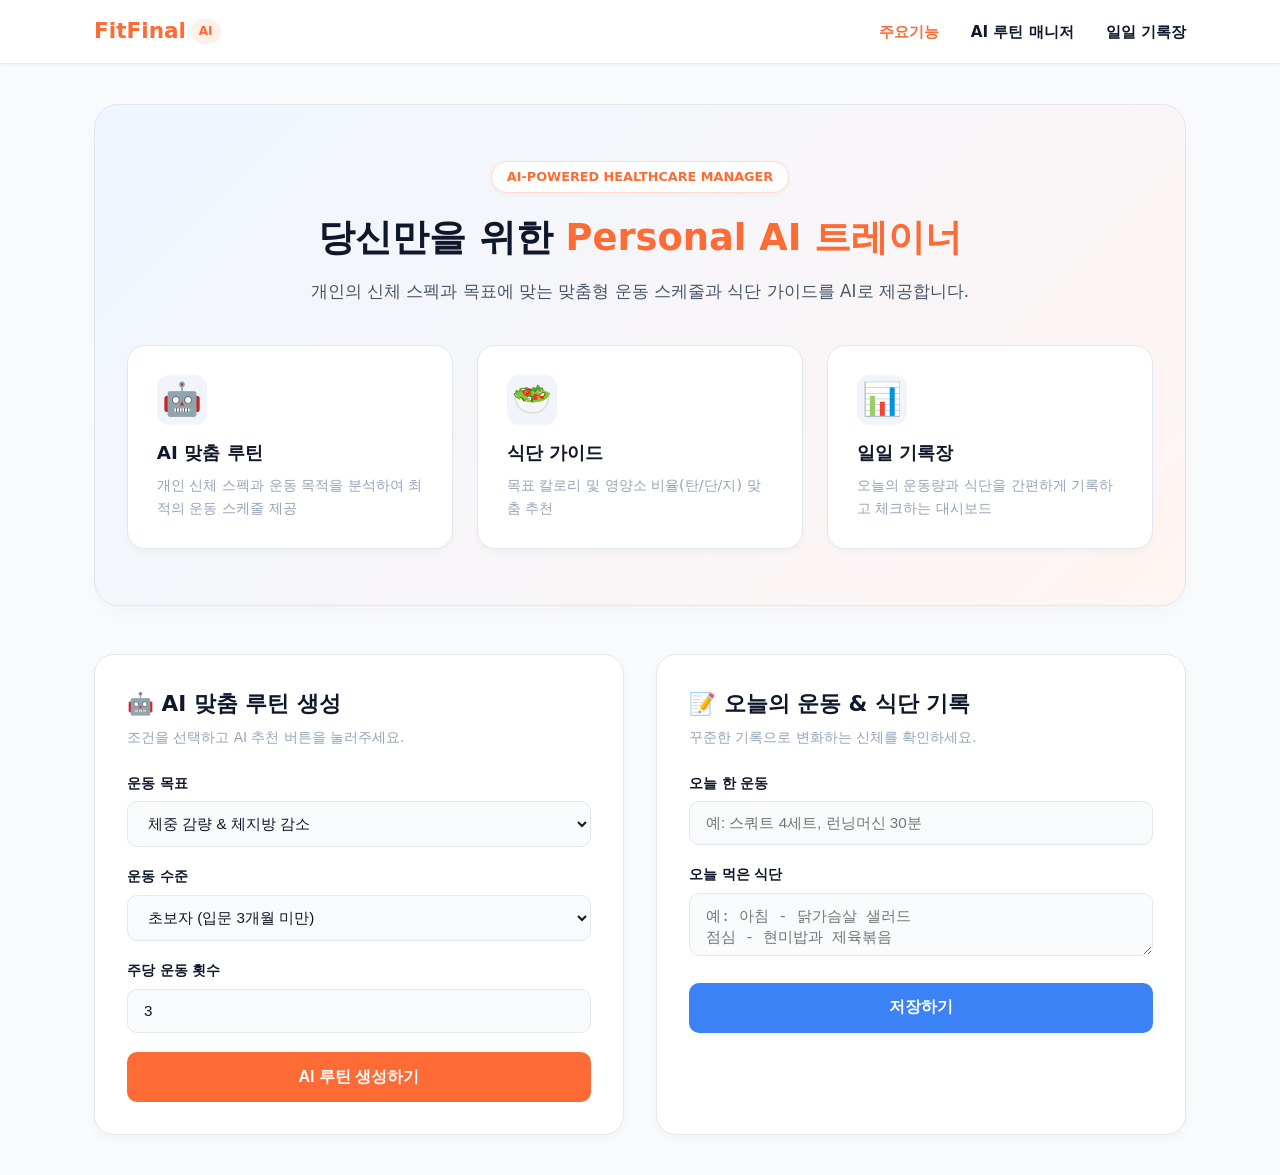
==== fitfinal_project/index.html @ 18f75e00 "3443" ====
<!DOCTYPE html>
<html lang="ko">
<head>
  <meta charset="UTF-8">
  <meta name="viewport" content="width=device-width, initial-scale=1.0">
  <title>FitFinal - AI 맞춤 헬스케어 & 다이어트 매니저</title>
  <link rel="stylesheet" href="css/style.css">
</head>
<body>

  <!-- 상단 네비게이션 헤더 (무료 체험하기 버튼 제거) -->
  <header class="app-header">
    <div class="header-container">
      <div class="logo">FitFinal <span>AI</span></div>
      <nav class="nav-menu">
        <a href="#hero" class="nav-link active">주요기능</a>
        <a href="#routine" class="nav-link">AI 루틴 매니저</a>
        <a href="#tracker" class="nav-link">일일 기록장</a>
      </nav>
    </div>
  </header>

  <main class="main-container">
    
    <!-- Hero 섹션 -->
    <section id="hero" class="hero-section">
      <span class="badge">AI-POWERED HEALTHCARE MANAGER</span>
      <h1>당신만을 위한 <span>Personal AI 트레이너</span></h1>
      <p class="subtitle">
        개인의 신체 스펙과 목표에 맞는 맞춤형 운동 스케줄과 식단 가이드를 AI로 제공합니다.
      </p>

      <div class="features-grid">
        <div class="feature-card">
          <div class="icon">🤖</div>
          <h3>AI 맞춤 루틴</h3>
          <p>개인 신체 스펙과 운동 목적을 분석하여 최적의 운동 스케줄 제공</p>
        </div>
        <div class="feature-card">
          <div class="icon">🥗</div>
          <h3>식단 가이드</h3>
          <p>목표 칼로리 및 영양소 비율(탄/단/지) 맞춤 추천</p>
        </div>
        <div class="feature-card">
          <div class="icon">📊</div>
          <h3>일일 기록장</h3>
          <p>오늘의 운동량과 식단을 간편하게 기록하고 체크하는 대시보드</p>
        </div>
      </div>
    </section>

    <!-- 대시보드 영역 -->
    <div class="dashboard-grid">
      
      <!-- AI 루틴 매니저 -->
      <section id="routine" class="card-section">
        <div class="section-header">
          <h2>🤖 AI 맞춤 루틴 생성</h2>
          <p>조건을 선택하고 AI 추천 버튼을 눌러주세요.</p>
        </div>

        <form id="recommend-form">
          <div class="form-group">
            <label for="goal">운동 목표</label>
            <select id="goal" name="goal">
              <option value="체중 감량 및 체지방 감소">체중 감량 & 체지방 감소</option>
              <option value="근육량 증진 및 근성장">근육량 증진 (근성장)</option>
              <option value="체력 증진 및 건강 유지">체력 증진 & 건강 유지</option>
            </select>
          </div>

          <div class="form-group">
            <label for="level">운동 수준</label>
            <select id="level" name="level">
              <option value="초보자">초보자 (입문 3개월 미만)</option>
              <option value="중급자">중급자 (분할 운동 가능)</option>
              <option value="상급자">상급자</option>
            </select>
          </div>

          <div class="form-group">
            <label for="days">주당 운동 횟수</label>
            <input type="number" id="days" name="days" placeholder="예: 3" min="1" max="7" value="3">
          </div>

          <button type="submit" id="recommend-btn" class="btn-primary">AI 루틴 생성하기</button>
        </form>

        <div id="result-area" class="result-box hidden">
          <div class="result-title">💡 AI 추천 결과</div>
          <div id="result-content" class="result-body"></div>
        </div>
      </section>

      <!-- 일일 헬스 기록장 -->
      <section id="tracker" class="card-section">
        <div class="section-header">
          <h2>📝 오늘의 운동 & 식단 기록</h2>
          <p>꾸준한 기록으로 변화하는 신체를 확인하세요.</p>
        </div>

        <form id="record-form">
          <div class="form-group">
            <label for="workout-log">오늘 한 운동</label>
            <input type="text" id="workout-log" placeholder="예: 스쿼트 4세트, 런닝머신 30분">
          </div>

          <div class="form-group">
            <label for="diet-log">오늘 먹은 식단</label>
            <textarea id="diet-log" placeholder="예: 아침 - 닭가슴살 샐러드&#10;점심 - 현미밥과 제육볶음"></textarea>
          </div>

          <button type="button" id="save-log-btn" class="btn-secondary">저장하기</button>
        </form>
        <div id="log-status" style="margin-top: 10px; font-size: 0.85rem; color: #22c55e;"></div>
      </section>

    </div>

  </main>

  <script src="js/main.js"></script>
</body>
</html>
---- fitfinal_project/css/style.css ----
:root {
  --bg-main: #f8fafc;
  --bg-card: #ffffff;
  --primary: #ff6b35; /* 포인트 오렌지 컬러 */
  --primary-hover: #e85a26;
  --accent-blue: #3b82f6;
  --text-title: #0f172a;
  --text-body: #475569;
  --text-sub: #94a3b8;
  --border-light: #e2e8f0;
}

* {
  box-sizing: border-box;
  margin: 0;
  padding: 0;
}

body {
  font-family: 'Pretendard', -apple-system, BlinkMacSystemFont, system-ui, Roboto, sans-serif;
  background-color: var(--bg-main);
  color: var(--text-body);
  line-height: 1.6;
}

/* 1. 상단 GNB 네비게이션 바 */
.app-header {
  position: sticky;
  top: 0;
  z-index: 1000;
  background-color: rgba(255, 255, 255, 0.95);
  backdrop-filter: blur(8px);
  border-bottom: 1px solid var(--border-light);
  box-shadow: 0 1px 3px rgba(0,0,0,0.05);
}

.header-container {
  max-width: 1140px;
  margin: 0 auto;
  padding: 0.9rem 1.5rem;
  display: flex;
  justify-content: space-between;
  align-items: center;
}

.logo {
  font-size: 1.35rem;
  font-weight: 800;
  color: var(--primary);
  display: flex;
  align-items: center;
  gap: 0.3rem;
}

.logo span {
  background-color: #fff0eb;
  color: var(--primary);
  font-size: 0.75rem;
  padding: 0.2rem 0.5rem;
  border-radius: 20px;
}

.nav-menu {
  display: flex;
  gap: 2rem;
}

.nav-link {
  color: var(--text-title);
  text-decoration: none;
  font-weight: 600;
  font-size: 0.95rem;
  transition: color 0.2s;
}

.nav-link:hover, .nav-link.active {
  color: var(--primary);
}

.nav-btn {
  background-color: var(--primary);
  color: white;
  padding: 0.5rem 1.2rem;
  border-radius: 20px;
  text-decoration: none;
  font-weight: 700;
  font-size: 0.85rem;
}

/* 메인 컨테이너 */
.main-container {
  max-width: 1140px;
  margin: 0 auto;
  padding: 2.5rem 1.5rem;
}

/* 2. 메인 히어로 섹션 */
.hero-section {
  background: linear-gradient(135deg, #eff6ff 0%, #fff5f2 100%);
  border: 1px solid var(--border-light);
  border-radius: 24px;
  padding: 3.5rem 2rem;
  text-align: center;
  margin-bottom: 3rem;
  box-shadow: 0 10px 25px -5px rgba(0, 0, 0, 0.03);
}

.badge {
  display: inline-block;
  background-color: #ffffff;
  color: var(--primary);
  border: 1px solid #ffdcd0;
  padding: 0.3rem 0.9rem;
  border-radius: 20px;
  font-size: 0.8rem;
  font-weight: 700;
  margin-bottom: 1.2rem;
  box-shadow: 0 2px 4px rgba(0,0,0,0.03);
}

.hero-section h1 {
  font-size: 2.3rem;
  font-weight: 800;
  color: var(--text-title);
  margin-bottom: 1rem;
  line-height: 1.35;
}

.hero-section h1 span {
  color: var(--primary);
}

.subtitle {
  color: var(--text-body);
  font-size: 1.05rem;
  margin-bottom: 2rem;
}

/* 3. 주요 기능 카드리스트 (3분할) */
.features-grid {
  display: grid;
  grid-template-columns: repeat(auto-fit, minmax(300px, 1fr));
  gap: 1.5rem;
  margin-top: 2.5rem;
}

.feature-card {
  background: var(--bg-card);
  border: 1px solid var(--border-light);
  border-radius: 18px;
  padding: 1.8rem;
  text-align: left;
  box-shadow: 0 4px 6px -1px rgba(0, 0, 0, 0.03);
  transition: transform 0.2s, box-shadow 0.2s;
}

.feature-card:hover {
  transform: translateY(-4px);
  box-shadow: 0 12px 20px -5px rgba(0, 0, 0, 0.08);
}

.feature-card .icon {
  font-size: 2rem;
  margin-bottom: 0.8rem;
  background-color: #f1f5f9;
  width: 50px;
  height: 50px;
  display: flex;
  align-items: center;
  justify-content: center;
  border-radius: 12px;
}

.feature-card h3 {
  font-size: 1.15rem;
  font-weight: 700;
  color: var(--text-title);
  margin-bottom: 0.4rem;
}

.feature-card p {
  color: var(--text-sub);
  font-size: 0.9rem;
}

/* 4. 대시보드 그리드 (폼 및 기록장) */
.dashboard-grid {
  display: grid;
  grid-template-columns: repeat(auto-fit, minmax(340px, 1fr));
  gap: 2rem;
  margin-top: 1rem;
}

.card-section {
  background: var(--bg-card);
  border: 1px solid var(--border-light);
  border-radius: 20px;
  padding: 2rem;
  box-shadow: 0 4px 12px rgba(0, 0, 0, 0.03);
}

.section-header h2 {
  font-size: 1.35rem;
  font-weight: 800;
  color: var(--text-title);
  margin-bottom: 0.3rem;
}

.section-header p {
  color: var(--text-sub);
  font-size: 0.85rem;
  margin-bottom: 1.5rem;
}

/* Input & Select 입력 양식 */
.form-group {
  margin-bottom: 1.2rem;
}

label {
  display: block;
  font-size: 0.85rem;
  font-weight: 700;
  color: var(--text-title);
  margin-bottom: 0.4rem;
}

input, select, textarea {
  width: 100%;
  padding: 0.8rem 1rem;
  background-color: #f8fafc;
  border: 1px solid var(--border-light);
  border-radius: 10px;
  color: var(--text-title);
  font-size: 0.95rem;
  outline: none;
  transition: all 0.2s;
}

input:focus, select:focus, textarea:focus {
  background-color: #ffffff;
  border-color: var(--primary);
  box-shadow: 0 0 0 3px rgba(255, 107, 53, 0.15);
}

/* 버튼 스타일 */
.btn-primary {
  width: 100%;
  padding: 0.9rem;
  background-color: var(--primary);
  color: white;
  border: none;
  border-radius: 10px;
  font-size: 1rem;
  font-weight: 700;
  cursor: pointer;
  transition: background-color 0.2s;
}

.btn-primary:hover {
  background-color: var(--primary-hover);
}

.btn-secondary {
  width: 100%;
  padding: 0.9rem;
  background-color: var(--accent-blue);
  color: white;
  border: none;
  border-radius: 10px;
  font-size: 1rem;
  font-weight: 700;
  cursor: pointer;
}

/* AI 추천 결과창 */
.result-box {
  margin-top: 1.5rem;
  padding: 1.25rem;
  background-color: #fff8f5;
  border: 1px solid #ffdcd0;
  border-radius: 12px;
}

.result-title {
  font-weight: 700;
  color: var(--primary);
  margin-bottom: 0.5rem;
}

.result-body {
  font-size: 0.9rem;
  color: var(--text-title);
  white-space: pre-wrap;
}

.hidden {
  display: none;
}
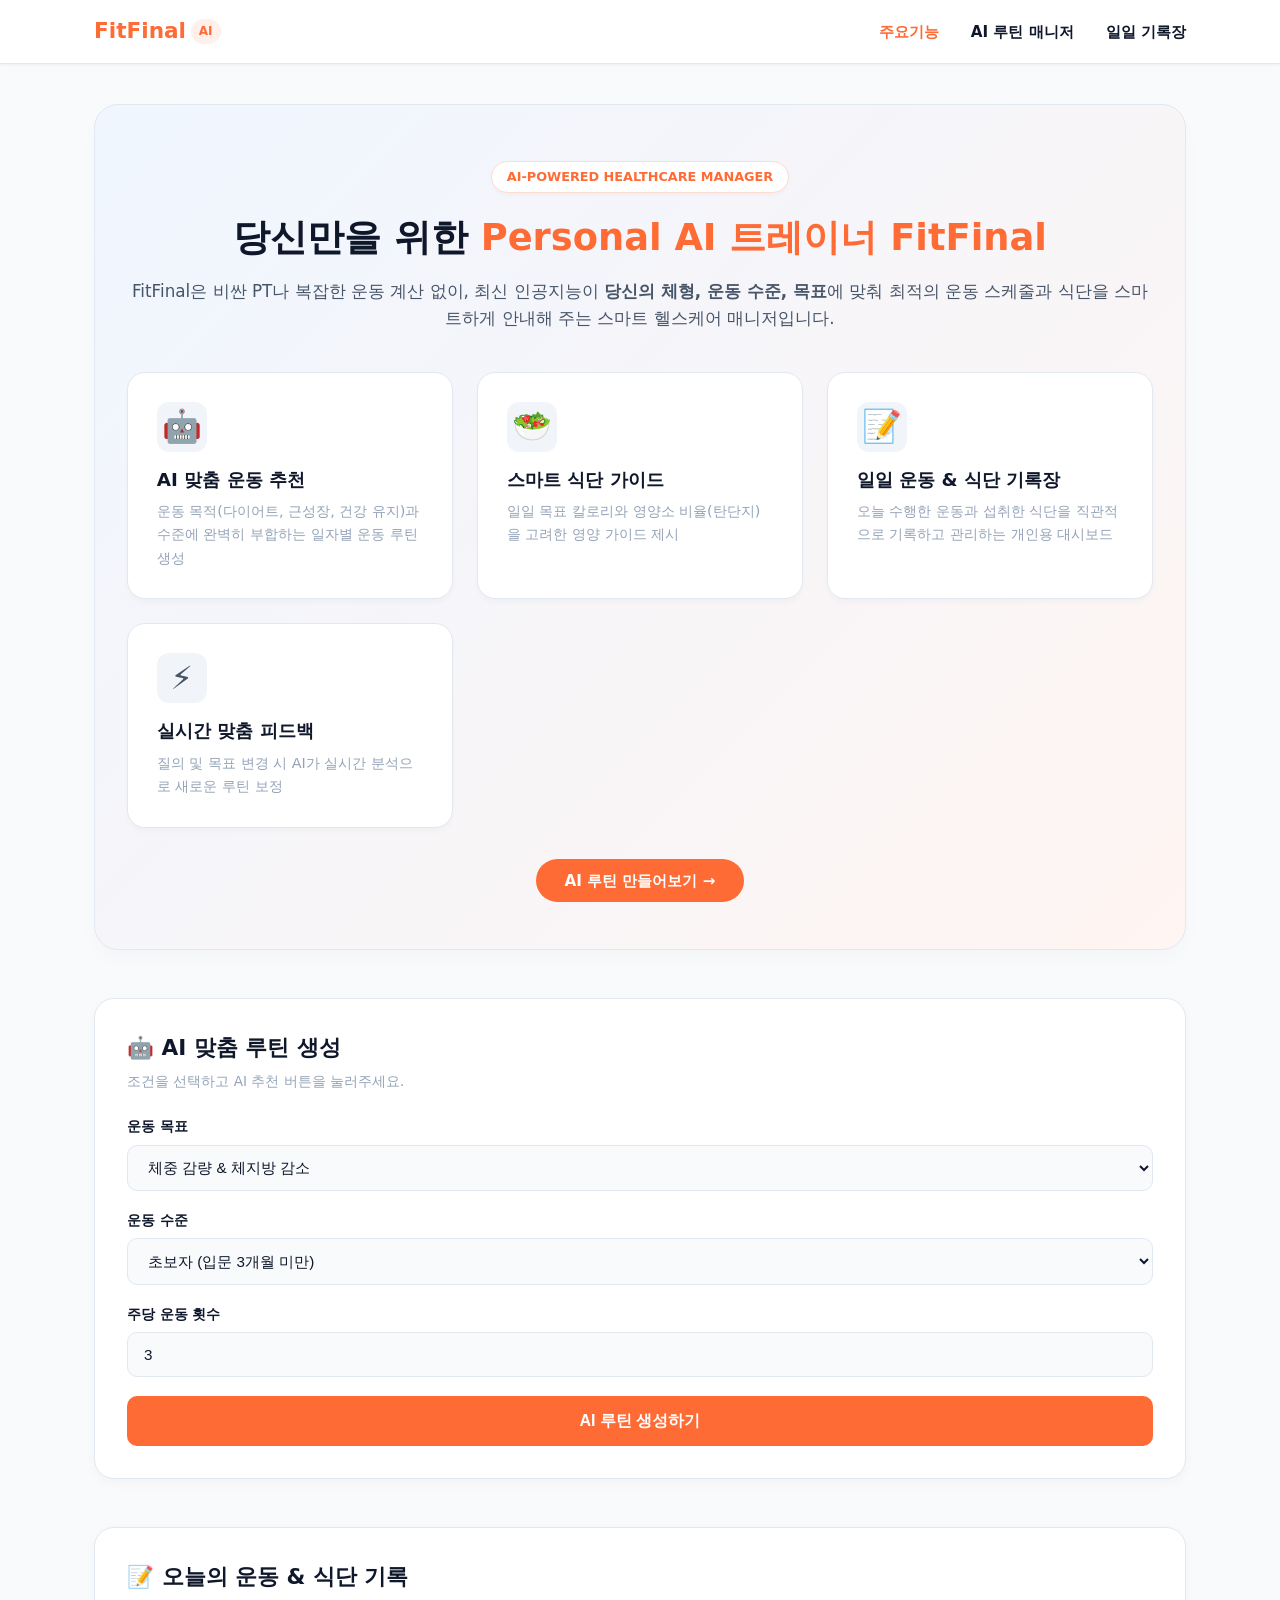
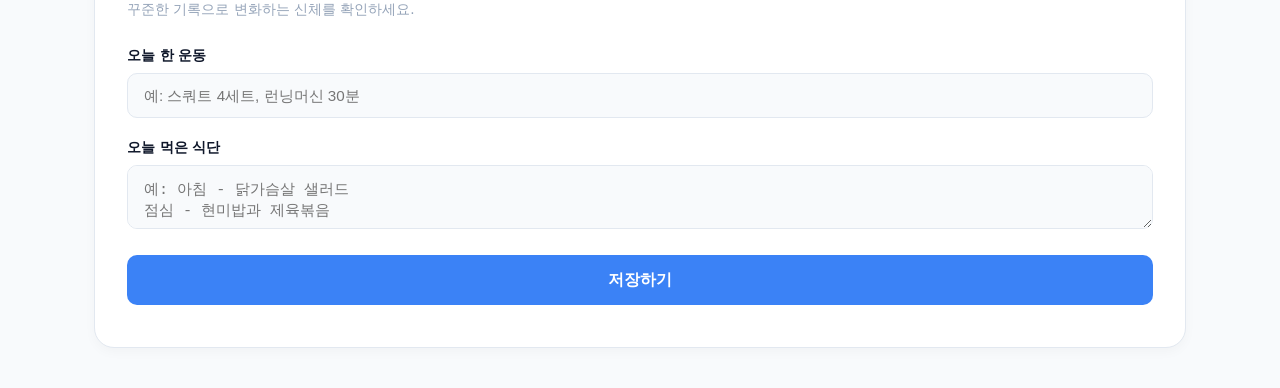
==== commit 0cf72ed0: "414ㅇㅇㅇ" ====
--- a/fitfinal_project/index.html
+++ b/fitfinal_project/index.html
@@ -8,7 +8,7 @@
 </head>
 <body>
 
-  <!-- 상단 네비게이션 헤더 (무료 체험하기 버튼 제거) -->
+  <!-- 상단 네비게이션 헤더 -->
   <header class="app-header">
     <div class="header-container">
       <div class="logo">FitFinal <span>AI</span></div>
@@ -22,100 +22,106 @@
 
   <main class="main-container">
     
-    <!-- Hero 섹션 -->
+    <!-- 1. 메인 / FitFinal 서비스 상세 소개 섹션 (#hero) -->
     <section id="hero" class="hero-section">
       <span class="badge">AI-POWERED HEALTHCARE MANAGER</span>
-      <h1>당신만을 위한 <span>Personal AI 트레이너</span></h1>
+      <h1>당신만을 위한 <span>Personal AI 트레이너 FitFinal</span></h1>
       <p class="subtitle">
-        개인의 신체 스펙과 목표에 맞는 맞춤형 운동 스케줄과 식단 가이드를 AI로 제공합니다.
+        FitFinal은 비싼 PT나 복잡한 운동 계산 없이, 최신 인공지능이 <strong>당신의 체형, 운동 수준, 목표</strong>에 맞춰 최적의 운동 스케줄과 식단을 스마트하게 안내해 주는 스마트 헬스케어 매니저입니다.
       </p>
 
+      <!-- FitFinal 핵심 특징 소개 카드 4선 -->
       <div class="features-grid">
         <div class="feature-card">
           <div class="icon">🤖</div>
-          <h3>AI 맞춤 루틴</h3>
-          <p>개인 신체 스펙과 운동 목적을 분석하여 최적의 운동 스케줄 제공</p>
+          <h3>AI 맞춤 운동 추천</h3>
+          <p>운동 목적(다이어트, 근성장, 건강 유지)과 수준에 완벽히 부합하는 일자별 운동 루틴 생성</p>
         </div>
         <div class="feature-card">
           <div class="icon">🥗</div>
-          <h3>식단 가이드</h3>
-          <p>목표 칼로리 및 영양소 비율(탄/단/지) 맞춤 추천</p>
+          <h3>스마트 식단 가이드</h3>
+          <p>일일 목표 칼로리와 영양소 비율(탄단지)을 고려한 영양 가이드 제시</p>
         </div>
         <div class="feature-card">
-          <div class="icon">📊</div>
-          <h3>일일 기록장</h3>
-          <p>오늘의 운동량과 식단을 간편하게 기록하고 체크하는 대시보드</p>
+          <div class="icon">📝</div>
+          <h3>일일 운동 & 식단 기록장</h3>
+          <p>오늘 수행한 운동과 섭취한 식단을 직관적으로 기록하고 관리하는 개인용 대시보드</p>
         </div>
+        <div class="feature-card">
+          <div class="icon">⚡</div>
+          <h3>실시간 맞춤 피드백</h3>
+          <p>질의 및 목표 변경 시 AI가 실시간 분석으로 새로운 루틴 보정</p>
+        </div>
+      </div>
+
+      <!-- 소개 하단 빠른 이동 버튼 -->
+      <div style="margin-top: 2.5rem;">
+        <a href="#routine" class="nav-link" style="background-color: var(--primary); color: white; padding: 0.8rem 1.8rem; border-radius: 30px; font-weight: 700; text-decoration: none;">AI 루틴 만들어보기 →</a>
       </div>
     </section>
 
-    <!-- 대시보드 영역 -->
-    <div class="dashboard-grid">
-      
-      <!-- AI 루틴 매니저 -->
-      <section id="routine" class="card-section">
-        <div class="section-header">
-          <h2>🤖 AI 맞춤 루틴 생성</h2>
-          <p>조건을 선택하고 AI 추천 버튼을 눌러주세요.</p>
+    <!-- 2. AI 루틴 매니저 섹션 (#routine) -->
+    <section id="routine" class="card-section full-width-section">
+      <div class="section-header">
+        <h2>🤖 AI 맞춤 루틴 생성</h2>
+        <p>조건을 선택하고 AI 추천 버튼을 눌러주세요.</p>
+      </div>
+
+      <form id="recommend-form">
+        <div class="form-group">
+          <label for="goal">운동 목표</label>
+          <select id="goal" name="goal">
+            <option value="체중 감량 및 체지방 감소">체중 감량 & 체지방 감소</option>
+            <option value="근육량 증진 및 근성장">근육량 증진 (근성장)</option>
+            <option value="체력 증진 및 건강 유지">체력 증진 & 건강 유지</option>
+          </select>
         </div>
 
-        <form id="recommend-form">
-          <div class="form-group">
-            <label for="goal">운동 목표</label>
-            <select id="goal" name="goal">
-              <option value="체중 감량 및 체지방 감소">체중 감량 & 체지방 감소</option>
-              <option value="근육량 증진 및 근성장">근육량 증진 (근성장)</option>
-              <option value="체력 증진 및 건강 유지">체력 증진 & 건강 유지</option>
-            </select>
-          </div>
-
-          <div class="form-group">
-            <label for="level">운동 수준</label>
-            <select id="level" name="level">
-              <option value="초보자">초보자 (입문 3개월 미만)</option>
-              <option value="중급자">중급자 (분할 운동 가능)</option>
-              <option value="상급자">상급자</option>
-            </select>
-          </div>
-
-          <div class="form-group">
-            <label for="days">주당 운동 횟수</label>
-            <input type="number" id="days" name="days" placeholder="예: 3" min="1" max="7" value="3">
-          </div>
-
-          <button type="submit" id="recommend-btn" class="btn-primary">AI 루틴 생성하기</button>
-        </form>
-
-        <div id="result-area" class="result-box hidden">
-          <div class="result-title">💡 AI 추천 결과</div>
-          <div id="result-content" class="result-body"></div>
-        </div>
-      </section>
-
-      <!-- 일일 헬스 기록장 -->
-      <section id="tracker" class="card-section">
-        <div class="section-header">
-          <h2>📝 오늘의 운동 & 식단 기록</h2>
-          <p>꾸준한 기록으로 변화하는 신체를 확인하세요.</p>
+        <div class="form-group">
+          <label for="level">운동 수준</label>
+          <select id="level" name="level">
+            <option value="초보자">초보자 (입문 3개월 미만)</option>
+            <option value="중급자">중급자 (분할 운동 가능)</option>
+            <option value="상급자">상급자</option>
+          </select>
         </div>
 
-        <form id="record-form">
-          <div class="form-group">
-            <label for="workout-log">오늘 한 운동</label>
-            <input type="text" id="workout-log" placeholder="예: 스쿼트 4세트, 런닝머신 30분">
-          </div>
+        <div class="form-group">
+          <label for="days">주당 운동 횟수</label>
+          <input type="number" id="days" name="days" placeholder="예: 3" min="1" max="7" value="3">
+        </div>
 
-          <div class="form-group">
-            <label for="diet-log">오늘 먹은 식단</label>
-            <textarea id="diet-log" placeholder="예: 아침 - 닭가슴살 샐러드&#10;점심 - 현미밥과 제육볶음"></textarea>
-          </div>
+        <button type="submit" id="recommend-btn" class="btn-primary">AI 루틴 생성하기</button>
+      </form>
 
-          <button type="button" id="save-log-btn" class="btn-secondary">저장하기</button>
-        </form>
-        <div id="log-status" style="margin-top: 10px; font-size: 0.85rem; color: #22c55e;"></div>
-      </section>
+      <div id="result-area" class="result-box hidden">
+        <div class="result-title">💡 AI 추천 결과</div>
+        <div id="result-content" class="result-body"></div>
+      </div>
+    </section>
 
-    </div>
+    <!-- 3. 일일 기록장 섹션 (#tracker) -->
+    <section id="tracker" class="card-section full-width-section" style="margin-top: 3rem;">
+      <div class="section-header">
+        <h2>📝 오늘의 운동 & 식단 기록</h2>
+        <p>꾸준한 기록으로 변화하는 신체를 확인하세요.</p>
+      </div>
+
+      <form id="record-form">
+        <div class="form-group">
+          <label for="workout-log">오늘 한 운동</label>
+          <input type="text" id="workout-log" placeholder="예: 스쿼트 4세트, 런닝머신 30분">
+        </div>
+
+        <div class="form-group">
+          <label for="diet-log">오늘 먹은 식단</label>
+          <textarea id="diet-log" placeholder="예: 아침 - 닭가슴살 샐러드&#10;점심 - 현미밥과 제육볶음"></textarea>
+        </div>
+
+        <button type="button" id="save-log-btn" class="btn-secondary">저장하기</button>
+      </form>
+      <div id="log-status" style="margin-top: 10px; font-size: 0.85rem; color: #22c55e;"></div>
+    </section>
 
   </main>
 
--- a/fitfinal_project/css/style.css
+++ b/fitfinal_project/css/style.css
@@ -10,6 +10,11 @@
   --border-light: #e2e8f0;
 }
 
+/* 부드러운 스크롤 이동 */
+html {
+  scroll-behavior: smooth;
+}
+
 * {
   box-sizing: border-box;
   margin: 0;
@@ -27,7 +32,7 @@
 .app-header {
   position: sticky;
   top: 0;
-  z-index: 1000;
+  z-index: 9999; /* 클릭 차단 방지를 위해 레이어 최상단 보장 */
   background-color: rgba(255, 255, 255, 0.95);
   backdrop-filter: blur(8px);
   border-bottom: 1px solid var(--border-light);
@@ -71,6 +76,8 @@
   font-weight: 600;
   font-size: 0.95rem;
   transition: color 0.2s;
+  cursor: pointer;
+  pointer-events: auto; /* 클릭 이벤트 확실히 지정 */
 }
 
 .nav-link:hover, .nav-link.active {
@@ -103,6 +110,7 @@
   text-align: center;
   margin-bottom: 3rem;
   box-shadow: 0 10px 25px -5px rgba(0, 0, 0, 0.03);
+  scroll-margin-top: 80px; /* 헤더에 가려지지 않게 스크롤 여백 보정 */
 }
 
 .badge {
@@ -197,6 +205,7 @@
   border-radius: 20px;
   padding: 2rem;
   box-shadow: 0 4px 12px rgba(0, 0, 0, 0.03);
+  scroll-margin-top: 80px; /* 헤더에 가려지지 않게 스크롤 여백 보정 */
 }
 
 .section-header h2 {
@@ -261,6 +270,11 @@
   background-color: var(--primary-hover);
 }
 
+.btn-primary:disabled {
+  background-color: #cbd5e1;
+  cursor: not-allowed;
+}
+
 .btn-secondary {
   width: 100%;
   padding: 0.9rem;
@@ -271,6 +285,11 @@
   font-size: 1rem;
   font-weight: 700;
   cursor: pointer;
+  transition: opacity 0.2s;
+}
+
+.btn-secondary:hover {
+  opacity: 0.9;
 }
 
 /* AI 추천 결과창 */
@@ -291,7 +310,9 @@
 .result-body {
   font-size: 0.9rem;
   color: var(--text-title);
-  white-space: pre-wrap;
+  white-space: pre-wrap; /* 줄바꿈 유지 */
+  word-break: break-word; /* 넘치는 텍스트 자동 줄바꿈 */
+  line-height: 1.7;
 }
 
 .hidden {
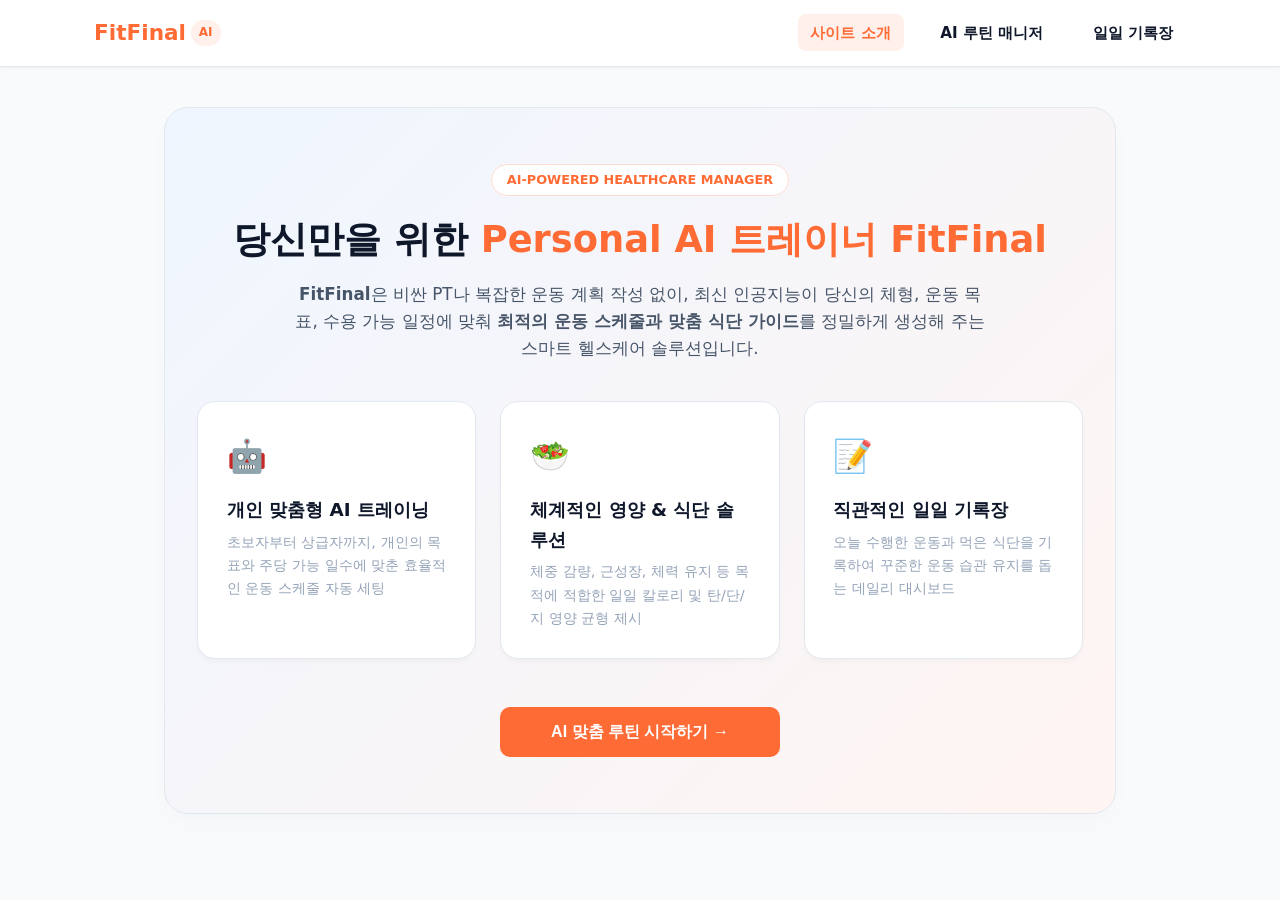
==== commit d018e7ed: "대폭수정" ====
--- a/fitfinal_project/index.html
+++ b/fitfinal_project/index.html
@@ -13,114 +13,116 @@
     <div class="header-container">
       <div class="logo">FitFinal <span>AI</span></div>
       <nav class="nav-menu">
-        <a href="#hero" class="nav-link active">주요기능</a>
-        <a href="#routine" class="nav-link">AI 루틴 매니저</a>
-        <a href="#tracker" class="nav-link">일일 기록장</a>
+        <a href="#" class="nav-link active" data-target="about-page">사이트 소개</a>
+        <a href="#" class="nav-link" data-target="routine-page">AI 루틴 매니저</a>
+        <a href="#" class="nav-link" data-target="tracker-page">일일 기록장</a>
       </nav>
     </div>
   </header>
 
   <main class="main-container">
     
-    <!-- 1. 메인 / FitFinal 서비스 상세 소개 섹션 (#hero) -->
-    <section id="hero" class="hero-section">
-      <span class="badge">AI-POWERED HEALTHCARE MANAGER</span>
-      <h1>당신만을 위한 <span>Personal AI 트레이너 FitFinal</span></h1>
-      <p class="subtitle">
-        FitFinal은 비싼 PT나 복잡한 운동 계산 없이, 최신 인공지능이 <strong>당신의 체형, 운동 수준, 목표</strong>에 맞춰 최적의 운동 스케줄과 식단을 스마트하게 안내해 주는 스마트 헬스케어 매니저입니다.
-      </p>
+    <!-- 1. 사이트 소개 메인 화면 (초기 노출) -->
+    <section id="about-page" class="tab-content active">
+      <div class="hero-section">
+        <span class="badge">AI-POWERED HEALTHCARE MANAGER</span>
+        <h1>당신만을 위한 <span>Personal AI 트레이너 FitFinal</span></h1>
+        <p class="subtitle">
+          <strong>FitFinal</strong>은 비싼 PT나 복잡한 운동 계획 작성 없이, 최신 인공지능이 당신의 체형, 운동 목표, 수용 가능 일정에 맞춰 <strong>최적의 운동 스케줄과 맞춤 식단 가이드</strong>를 정밀하게 생성해 주는 스마트 헬스케어 솔루션입니다.
+        </p>
 
-      <!-- FitFinal 핵심 특징 소개 카드 4선 -->
-      <div class="features-grid">
-        <div class="feature-card">
-          <div class="icon">🤖</div>
-          <h3>AI 맞춤 운동 추천</h3>
-          <p>운동 목적(다이어트, 근성장, 건강 유지)과 수준에 완벽히 부합하는 일자별 운동 루틴 생성</p>
+        <!-- 핵심 기능/정의 카드리스트 -->
+        <div class="features-grid">
+          <div class="feature-card">
+            <div class="icon">🤖</div>
+            <h3>개인 맞춤형 AI 트레이닝</h3>
+            <p>초보자부터 상급자까지, 개인의 목표와 주당 가능 일수에 맞춘 효율적인 운동 스케줄 자동 세팅</p>
+          </div>
+          <div class="feature-card">
+            <div class="icon">🥗</div>
+            <h3>체계적인 영양 & 식단 솔루션</h3>
+            <p>체중 감량, 근성장, 체력 유지 등 목적에 적합한 일일 칼로리 및 탄/단/지 영양 균형 제시</p>
+          </div>
+          <div class="feature-card">
+            <div class="icon">📝</div>
+            <h3>직관적인 일일 기록장</h3>
+            <p>오늘 수행한 운동과 먹은 식단을 기록하여 꾸준한 운동 습관 유지를 돕는 데일리 대시보드</p>
+          </div>
         </div>
-        <div class="feature-card">
-          <div class="icon">🥗</div>
-          <h3>스마트 식단 가이드</h3>
-          <p>일일 목표 칼로리와 영양소 비율(탄단지)을 고려한 영양 가이드 제시</p>
+
+        <div style="margin-top: 3rem;">
+          <button class="btn-primary" style="max-width: 280px; margin: 0 auto; display: block;" onclick="switchTab('routine-page')">
+            AI 맞춤 루틴 시작하기 →
+          </button>
         </div>
-        <div class="feature-card">
-          <div class="icon">📝</div>
-          <h3>일일 운동 & 식단 기록장</h3>
-          <p>오늘 수행한 운동과 섭취한 식단을 직관적으로 기록하고 관리하는 개인용 대시보드</p>
-        </div>
-        <div class="feature-card">
-          <div class="icon">⚡</div>
-          <h3>실시간 맞춤 피드백</h3>
-          <p>질의 및 목표 변경 시 AI가 실시간 분석으로 새로운 루틴 보정</p>
-        </div>
-      </div>
-
-      <!-- 소개 하단 빠른 이동 버튼 -->
-      <div style="margin-top: 2.5rem;">
-        <a href="#routine" class="nav-link" style="background-color: var(--primary); color: white; padding: 0.8rem 1.8rem; border-radius: 30px; font-weight: 700; text-decoration: none;">AI 루틴 만들어보기 →</a>
       </div>
     </section>
 
-    <!-- 2. AI 루틴 매니저 섹션 (#routine) -->
-    <section id="routine" class="card-section full-width-section">
-      <div class="section-header">
-        <h2>🤖 AI 맞춤 루틴 생성</h2>
-        <p>조건을 선택하고 AI 추천 버튼을 눌러주세요.</p>
-      </div>
-
-      <form id="recommend-form">
-        <div class="form-group">
-          <label for="goal">운동 목표</label>
-          <select id="goal" name="goal">
-            <option value="체중 감량 및 체지방 감소">체중 감량 & 체지방 감소</option>
-            <option value="근육량 증진 및 근성장">근육량 증진 (근성장)</option>
-            <option value="체력 증진 및 건강 유지">체력 증진 & 건강 유지</option>
-          </select>
+    <!-- 2. AI 루틴 매니저 화면 (기본 숨김) -->
+    <section id="routine-page" class="tab-content">
+      <div class="card-section">
+        <div class="section-header">
+          <h2>🤖 AI 맞춤 루틴 매니저</h2>
+          <p>운동 목적과 조건을 선택하시면 AI가 최적의 루틴을 설계해 드립니다.</p>
         </div>
 
-        <div class="form-group">
-          <label for="level">운동 수준</label>
-          <select id="level" name="level">
-            <option value="초보자">초보자 (입문 3개월 미만)</option>
-            <option value="중급자">중급자 (분할 운동 가능)</option>
-            <option value="상급자">상급자</option>
-          </select>
+        <form id="recommend-form">
+          <div class="form-group">
+            <label for="goal">운동 목표</label>
+            <select id="goal" name="goal">
+              <option value="체중 감량 및 체지방 감소">체중 감량 & 체지방 감소</option>
+              <option value="근육량 증진 및 근성장">근육량 증진 (근성장)</option>
+              <option value="체력 증진 및 건강 유지">체력 증진 & 건강 유지</option>
+            </select>
+          </div>
+
+          <div class="form-group">
+            <label for="level">운동 수준</label>
+            <select id="level" name="level">
+              <option value="초보자">초보자 (입문 3개월 미만)</option>
+              <option value="중급자">중급자 (분할 운동 가능)</option>
+              <option value="상급자">상급자</option>
+            </select>
+          </div>
+
+          <div class="form-group">
+            <label for="days">주당 운동 횟수</label>
+            <input type="number" id="days" name="days" placeholder="예: 3" min="1" max="7" value="3">
+          </div>
+
+          <button type="submit" id="recommend-btn" class="btn-primary">AI 맞춤 루틴 생성하기</button>
+        </form>
+
+        <div id="result-area" class="result-box hidden">
+          <div class="result-title">💡 AI 추천 분석 결과</div>
+          <div id="result-content" class="result-body"></div>
         </div>
-
-        <div class="form-group">
-          <label for="days">주당 운동 횟수</label>
-          <input type="number" id="days" name="days" placeholder="예: 3" min="1" max="7" value="3">
-        </div>
-
-        <button type="submit" id="recommend-btn" class="btn-primary">AI 루틴 생성하기</button>
-      </form>
-
-      <div id="result-area" class="result-box hidden">
-        <div class="result-title">💡 AI 추천 결과</div>
-        <div id="result-content" class="result-body"></div>
       </div>
     </section>
 
-    <!-- 3. 일일 기록장 섹션 (#tracker) -->
-    <section id="tracker" class="card-section full-width-section" style="margin-top: 3rem;">
-      <div class="section-header">
-        <h2>📝 오늘의 운동 & 식단 기록</h2>
-        <p>꾸준한 기록으로 변화하는 신체를 확인하세요.</p>
-      </div>
-
-      <form id="record-form">
-        <div class="form-group">
-          <label for="workout-log">오늘 한 운동</label>
-          <input type="text" id="workout-log" placeholder="예: 스쿼트 4세트, 런닝머신 30분">
+    <!-- 3. 일일 기록장 화면 (기본 숨김) -->
+    <section id="tracker-page" class="tab-content">
+      <div class="card-section">
+        <div class="section-header">
+          <h2>📝 오늘의 운동 & 식단 일지</h2>
+          <p>오늘 하루의 운동과 식단을 기록하여 관리해보세요.</p>
         </div>
 
-        <div class="form-group">
-          <label for="diet-log">오늘 먹은 식단</label>
-          <textarea id="diet-log" placeholder="예: 아침 - 닭가슴살 샐러드&#10;점심 - 현미밥과 제육볶음"></textarea>
-        </div>
+        <form id="record-form">
+          <div class="form-group">
+            <label for="workout-log">오늘 한 운동</label>
+            <input type="text" id="workout-log" placeholder="예: 스쿼트 4세트, 런닝머신 30분">
+          </div>
 
-        <button type="button" id="save-log-btn" class="btn-secondary">저장하기</button>
-      </form>
-      <div id="log-status" style="margin-top: 10px; font-size: 0.85rem; color: #22c55e;"></div>
+          <div class="form-group">
+            <label for="diet-log">오늘 먹은 식단</label>
+            <textarea id="diet-log" placeholder="예: 아침 - 샐러드&#10;점심 - 현미밥과 제육볶음"></textarea>
+          </div>
+
+          <button type="button" id="save-log-btn" class="btn-secondary">일지 저장하기</button>
+        </form>
+        <div id="log-status" style="margin-top: 12px; font-size: 0.9rem; color: #16a34a; font-weight: 600;"></div>
+      </div>
     </section>
 
   </main>
--- a/fitfinal_project/css/style.css
+++ b/fitfinal_project/css/style.css
@@ -1,7 +1,7 @@
 :root {
   --bg-main: #f8fafc;
   --bg-card: #ffffff;
-  --primary: #ff6b35; /* 포인트 오렌지 컬러 */
+  --primary: #ff6b35;
   --primary-hover: #e85a26;
   --accent-blue: #3b82f6;
   --text-title: #0f172a;
@@ -10,11 +10,6 @@
   --border-light: #e2e8f0;
 }
 
-/* 부드러운 스크롤 이동 */
-html {
-  scroll-behavior: smooth;
-}
-
 * {
   box-sizing: border-box;
   margin: 0;
@@ -28,11 +23,11 @@
   line-height: 1.6;
 }
 
-/* 1. 상단 GNB 네비게이션 바 */
+/* 상단 헤더 */
 .app-header {
   position: sticky;
   top: 0;
-  z-index: 9999; /* 클릭 차단 방지를 위해 레이어 최상단 보장 */
+  z-index: 1000;
   background-color: rgba(255, 255, 255, 0.95);
   backdrop-filter: blur(8px);
   border-bottom: 1px solid var(--border-light);
@@ -67,7 +62,7 @@
 
 .nav-menu {
   display: flex;
-  gap: 2rem;
+  gap: 1.5rem;
 }
 
 .nav-link {
@@ -75,42 +70,40 @@
   text-decoration: none;
   font-weight: 600;
   font-size: 0.95rem;
-  transition: color 0.2s;
+  padding: 0.4rem 0.8rem;
+  border-radius: 8px;
+  transition: all 0.2s;
   cursor: pointer;
-  pointer-events: auto; /* 클릭 이벤트 확실히 지정 */
 }
 
 .nav-link:hover, .nav-link.active {
   color: var(--primary);
-}
-
-.nav-btn {
-  background-color: var(--primary);
-  color: white;
-  padding: 0.5rem 1.2rem;
-  border-radius: 20px;
-  text-decoration: none;
-  font-weight: 700;
-  font-size: 0.85rem;
-}
-
-/* 메인 컨테이너 */
+  background-color: #fff0eb;
+}
+
+/* 메인 컨테이너 및 탭 처리 */
 .main-container {
-  max-width: 1140px;
+  max-width: 1000px;
   margin: 0 auto;
   padding: 2.5rem 1.5rem;
 }
 
-/* 2. 메인 히어로 섹션 */
+.tab-content {
+  display: none; /* 기본 숨김 */
+}
+
+.tab-content.active {
+  display: block; /* 선택된 탭만 활성화 */
+}
+
+/* 히어로 소개 섹션 */
 .hero-section {
   background: linear-gradient(135deg, #eff6ff 0%, #fff5f2 100%);
   border: 1px solid var(--border-light);
   border-radius: 24px;
   padding: 3.5rem 2rem;
   text-align: center;
-  margin-bottom: 3rem;
   box-shadow: 0 10px 25px -5px rgba(0, 0, 0, 0.03);
-  scroll-margin-top: 80px; /* 헤더에 가려지지 않게 스크롤 여백 보정 */
 }
 
 .badge {
@@ -123,7 +116,6 @@
   font-size: 0.8rem;
   font-weight: 700;
   margin-bottom: 1.2rem;
-  box-shadow: 0 2px 4px rgba(0,0,0,0.03);
 }
 
 .hero-section h1 {
@@ -141,15 +133,15 @@
 .subtitle {
   color: var(--text-body);
   font-size: 1.05rem;
-  margin-bottom: 2rem;
-}
-
-/* 3. 주요 기능 카드리스트 (3분할) */
+  max-width: 700px;
+  margin: 0 auto 2.5rem;
+}
+
+/* 카드 그리드 */
 .features-grid {
   display: grid;
-  grid-template-columns: repeat(auto-fit, minmax(300px, 1fr));
+  grid-template-columns: repeat(auto-fit, minmax(260px, 1fr));
   gap: 1.5rem;
-  margin-top: 2.5rem;
 }
 
 .feature-card {
@@ -159,24 +151,11 @@
   padding: 1.8rem;
   text-align: left;
   box-shadow: 0 4px 6px -1px rgba(0, 0, 0, 0.03);
-  transition: transform 0.2s, box-shadow 0.2s;
-}
-
-.feature-card:hover {
-  transform: translateY(-4px);
-  box-shadow: 0 12px 20px -5px rgba(0, 0, 0, 0.08);
 }
 
 .feature-card .icon {
   font-size: 2rem;
   margin-bottom: 0.8rem;
-  background-color: #f1f5f9;
-  width: 50px;
-  height: 50px;
-  display: flex;
-  align-items: center;
-  justify-content: center;
-  border-radius: 12px;
 }
 
 .feature-card h3 {
@@ -191,25 +170,17 @@
   font-size: 0.9rem;
 }
 
-/* 4. 대시보드 그리드 (폼 및 기록장) */
-.dashboard-grid {
-  display: grid;
-  grid-template-columns: repeat(auto-fit, minmax(340px, 1fr));
-  gap: 2rem;
-  margin-top: 1rem;
-}
-
+/* 일반 섹션 카드 */
 .card-section {
   background: var(--bg-card);
   border: 1px solid var(--border-light);
   border-radius: 20px;
-  padding: 2rem;
+  padding: 2.5rem;
   box-shadow: 0 4px 12px rgba(0, 0, 0, 0.03);
-  scroll-margin-top: 80px; /* 헤더에 가려지지 않게 스크롤 여백 보정 */
 }
 
 .section-header h2 {
-  font-size: 1.35rem;
+  font-size: 1.4rem;
   font-weight: 800;
   color: var(--text-title);
   margin-bottom: 0.3rem;
@@ -217,11 +188,11 @@
 
 .section-header p {
   color: var(--text-sub);
-  font-size: 0.85rem;
-  margin-bottom: 1.5rem;
-}
-
-/* Input & Select 입력 양식 */
+  font-size: 0.9rem;
+  margin-bottom: 1.8rem;
+}
+
+/* 폼 요소 */
 .form-group {
   margin-bottom: 1.2rem;
 }
@@ -243,16 +214,13 @@
   color: var(--text-title);
   font-size: 0.95rem;
   outline: none;
-  transition: all 0.2s;
 }
 
 input:focus, select:focus, textarea:focus {
   background-color: #ffffff;
   border-color: var(--primary);
-  box-shadow: 0 0 0 3px rgba(255, 107, 53, 0.15);
-}
-
-/* 버튼 스타일 */
+}
+
 .btn-primary {
   width: 100%;
   padding: 0.9rem;
@@ -263,7 +231,6 @@
   font-size: 1rem;
   font-weight: 700;
   cursor: pointer;
-  transition: background-color 0.2s;
 }
 
 .btn-primary:hover {
@@ -285,14 +252,9 @@
   font-size: 1rem;
   font-weight: 700;
   cursor: pointer;
-  transition: opacity 0.2s;
-}
-
-.btn-secondary:hover {
-  opacity: 0.9;
-}
-
-/* AI 추천 결과창 */
+}
+
+/* 결과 출력 박스 */
 .result-box {
   margin-top: 1.5rem;
   padding: 1.25rem;
@@ -308,10 +270,10 @@
 }
 
 .result-body {
-  font-size: 0.9rem;
-  color: var(--text-title);
-  white-space: pre-wrap; /* 줄바꿈 유지 */
-  word-break: break-word; /* 넘치는 텍스트 자동 줄바꿈 */
+  font-size: 0.95rem;
+  color: var(--text-title);
+  white-space: pre-wrap;
+  word-break: break-word;
   line-height: 1.7;
 }
 
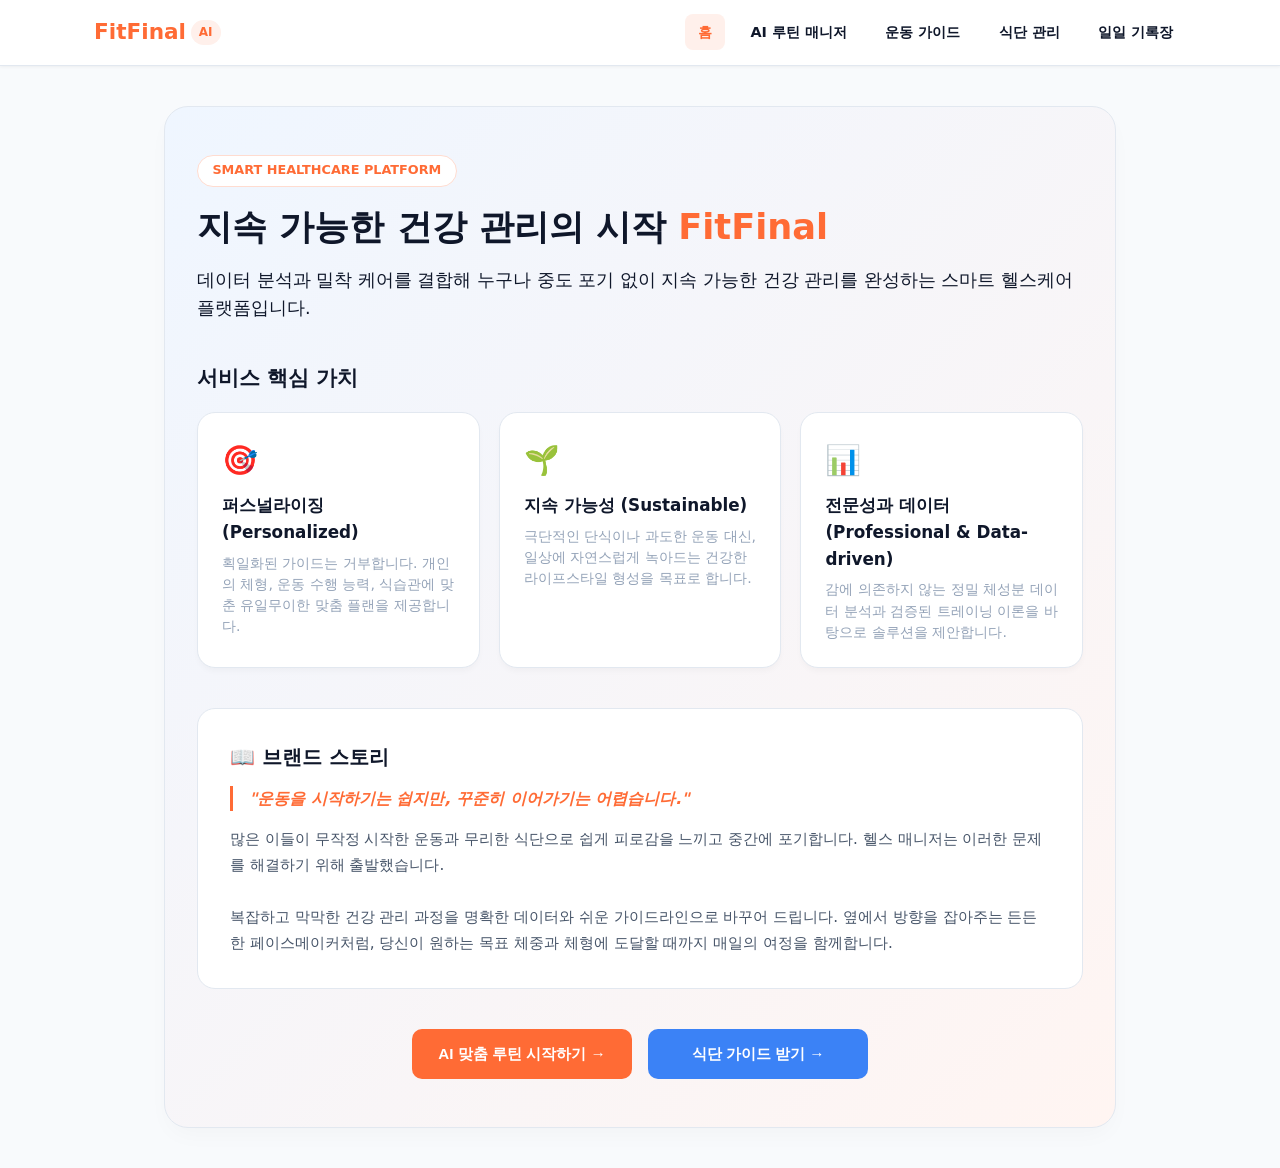
==== commit 7225eb51: "대대수정" ====
--- a/fitfinal_project/index.html
+++ b/fitfinal_project/index.html
@@ -13,8 +13,10 @@
     <div class="header-container">
       <div class="logo">FitFinal <span>AI</span></div>
       <nav class="nav-menu">
-        <a href="#" class="nav-link active" data-target="about-page">사이트 소개</a>
+        <a href="#" class="nav-link active" data-target="home-page">홈</a>
         <a href="#" class="nav-link" data-target="routine-page">AI 루틴 매니저</a>
+        <a href="#" class="nav-link" data-target="guide-page">운동 가이드</a>
+        <a href="#" class="nav-link" data-target="diet-page">식단 관리</a>
         <a href="#" class="nav-link" data-target="tracker-page">일일 기록장</a>
       </nav>
     </div>
@@ -22,43 +24,59 @@
 
   <main class="main-container">
     
-    <!-- 1. 사이트 소개 메인 화면 (초기 노출) -->
-    <section id="about-page" class="tab-content active">
+    <!-- 1. 홈 화면 -->
+    <section id="home-page" class="tab-content active">
       <div class="hero-section">
-        <span class="badge">AI-POWERED HEALTHCARE MANAGER</span>
-        <h1>당신만을 위한 <span>Personal AI 트레이너 FitFinal</span></h1>
-        <p class="subtitle">
-          <strong>FitFinal</strong>은 비싼 PT나 복잡한 운동 계획 작성 없이, 최신 인공지능이 당신의 체형, 운동 목표, 수용 가능 일정에 맞춰 <strong>최적의 운동 스케줄과 맞춤 식단 가이드</strong>를 정밀하게 생성해 주는 스마트 헬스케어 솔루션입니다.
+        <span class="badge">SMART HEALTHCARE PLATFORM</span>
+        <h1>지속 가능한 건강 관리의 시작 <span>FitFinal</span></h1>
+        <p class="subtitle main-intro-text">
+          데이터 분석과 밀착 케어를 결합해 누구나 중도 포기 없이 지속 가능한 건강 관리를 완성하는 스마트 헬스케어 플랫폼입니다.
         </p>
 
-        <!-- 핵심 기능/정의 카드리스트 -->
+        <!-- 서비스 핵심 가치 -->
+        <div class="section-title-wrap">
+          <h2>서비스 핵심 가치</h2>
+        </div>
         <div class="features-grid">
           <div class="feature-card">
-            <div class="icon">🤖</div>
-            <h3>개인 맞춤형 AI 트레이닝</h3>
-            <p>초보자부터 상급자까지, 개인의 목표와 주당 가능 일수에 맞춘 효율적인 운동 스케줄 자동 세팅</p>
+            <div class="icon">🎯</div>
+            <h3>퍼스널라이징 (Personalized)</h3>
+            <p>획일화된 가이드는 거부합니다. 개인의 체형, 운동 수행 능력, 식습관에 맞춘 유일무이한 맞춤 플랜을 제공합니다.</p>
           </div>
           <div class="feature-card">
-            <div class="icon">🥗</div>
-            <h3>체계적인 영양 & 식단 솔루션</h3>
-            <p>체중 감량, 근성장, 체력 유지 등 목적에 적합한 일일 칼로리 및 탄/단/지 영양 균형 제시</p>
+            <div class="icon">🌱</div>
+            <h3>지속 가능성 (Sustainable)</h3>
+            <p>극단적인 단식이나 과도한 운동 대신, 일상에 자연스럽게 녹아드는 건강한 라이프스타일 형성을 목표로 합니다.</p>
           </div>
           <div class="feature-card">
-            <div class="icon">📝</div>
-            <h3>직관적인 일일 기록장</h3>
-            <p>오늘 수행한 운동과 먹은 식단을 기록하여 꾸준한 운동 습관 유지를 돕는 데일리 대시보드</p>
-          </div>
-        </div>
-
-        <div style="margin-top: 3rem;">
-          <button class="btn-primary" style="max-width: 280px; margin: 0 auto; display: block;" onclick="switchTab('routine-page')">
+            <div class="icon">📊</div>
+            <h3>전문성과 데이터 (Professional & Data-driven)</h3>
+            <p>감에 의존하지 않는 정밀 체성분 데이터 분석과 검증된 트레이닝 이론을 바탕으로 솔루션을 제안합니다.</p>
+          </div>
+        </div>
+
+        <!-- 브랜드 스토리 -->
+        <div class="brand-story-card">
+          <h2>📖 브랜드 스토리</h2>
+          <blockquote class="story-quote">"운동을 시작하기는 쉽지만, 꾸준히 이어가기는 어렵습니다."</blockquote>
+          <p>
+            많은 이들이 무작정 시작한 운동과 무리한 식단으로 쉽게 피로감을 느끼고 중간에 포기합니다. 헬스 매니저는 이러한 문제를 해결하기 위해 출발했습니다.<br><br>
+            복잡하고 막막한 건강 관리 과정을 명확한 데이터와 쉬운 가이드라인으로 바꾸어 드립니다. 옆에서 방향을 잡아주는 든든한 페이스메이커처럼, 당신이 원하는 목표 체중과 체형에 도달할 때까지 매일의 여정을 함께합니다.
+          </p>
+        </div>
+
+        <div style="margin-top: 2.5rem; display: flex; gap: 1rem; justify-content: center;">
+          <button class="btn-primary" style="max-width: 220px;" onclick="switchTab('routine-page')">
             AI 맞춤 루틴 시작하기 →
           </button>
-        </div>
-      </div>
-    </section>
-
-    <!-- 2. AI 루틴 매니저 화면 (기본 숨김) -->
+          <button class="btn-secondary" style="max-width: 220px;" onclick="switchTab('diet-page')">
+            식단 가이드 받기 →
+          </button>
+        </div>
+      </div>
+    </section>
+
+    <!-- 2. AI 루틴 매니저 -->
     <section id="routine-page" class="tab-content">
       <div class="card-section">
         <div class="section-header">
@@ -100,7 +118,74 @@
       </div>
     </section>
 
-    <!-- 3. 일일 기록장 화면 (기본 숨김) -->
+    <!-- 3. 운동 가이드 (유튜브 검색) -->
+    <section id="guide-page" class="tab-content">
+      <div class="card-section">
+        <div class="section-header">
+          <h2>🎥 운동 가이드 영상 검색</h2>
+          <p>궁금한 운동 이름을 검색하시면 전문가의 시범 및 자세 가이드 영상을 찾아드립니다.</p>
+        </div>
+
+        <form id="youtube-search-form" style="display: flex; gap: 0.8rem;">
+          <input type="text" id="exercise-query" placeholder="예: 올바른 스쿼트 자세, 벤치프레스 루틴, 홈트 유산소" required>
+          <button type="submit" class="btn-primary" style="width: 140px;">영상 검색</button>
+        </form>
+
+        <div class="quick-keywords" style="margin-top: 1.2rem;">
+          <span style="font-weight: 700; font-size: 0.85rem; color: var(--text-sub);">인기 키워드: </span>
+          <button class="chip-btn" onclick="searchYoutube('스쿼트 자세')">#스쿼트</button>
+          <button class="chip-btn" onclick="searchYoutube('데드리프트 기초')">#데드리프트</button>
+          <button class="chip-btn" onclick="searchYoutube('푸쉬업 초보')">#푸쉬업</button>
+          <button class="chip-btn" onclick="searchYoutube('복근 운동 루틴')">#복근운동</button>
+        </div>
+      </div>
+    </section>
+
+    <!-- 4. 식단 관리 -->
+    <section id="diet-page" class="tab-content">
+      <div class="card-section">
+        <div class="section-header">
+          <h2>🥗 맞춤 식단 관리 가이드</h2>
+          <p>신체 정보와 목표를 입력하시면 AI가 최적의 영양 섭취 전략을 제안합니다.</p>
+        </div>
+
+        <form id="diet-form">
+          <div class="grid-form" style="display: grid; grid-template-columns: 1fr 1fr; gap: 1rem;">
+            <div class="form-group">
+              <label for="height">신장 (cm)</label>
+              <input type="number" id="height" placeholder="예: 175" required>
+            </div>
+
+            <div class="form-group">
+              <label for="weight">현재 체중 (kg)</label>
+              <input type="number" id="weight" placeholder="예: 70" required>
+            </div>
+
+            <div class="form-group">
+              <label for="gender">성별</label>
+              <select id="gender">
+                <option value="남성">남성</option>
+                <option value="여성">여성</option>
+              </select>
+            </div>
+
+            <div class="form-group">
+              <label for="target_weight">목표 체중 (kg)</label>
+              <input type="number" id="target_weight" placeholder="예: 65" required>
+            </div>
+          </div>
+
+          <button type="submit" id="diet-btn" class="btn-primary" style="margin-top: 1rem;">맞춤 식단 플랜 받기</button>
+        </form>
+
+        <div id="diet-result-area" class="result-box hidden">
+          <div class="result-title">🥗 AI 맞춤 식단 관리 가이드</div>
+          <div id="diet-result-content" class="result-body"></div>
+        </div>
+      </div>
+    </section>
+
+    <!-- 5. 일일 기록장 -->
     <section id="tracker-page" class="tab-content">
       <div class="card-section">
         <div class="section-header">
--- a/fitfinal_project/css/style.css
+++ b/fitfinal_project/css/style.css
@@ -62,14 +62,14 @@
 
 .nav-menu {
   display: flex;
-  gap: 1.5rem;
+  gap: 0.8rem;
 }
 
 .nav-link {
   color: var(--text-title);
   text-decoration: none;
   font-weight: 600;
-  font-size: 0.95rem;
+  font-size: 0.9rem;
   padding: 0.4rem 0.8rem;
   border-radius: 8px;
   transition: all 0.2s;
@@ -89,11 +89,11 @@
 }
 
 .tab-content {
-  display: none; /* 기본 숨김 */
+  display: none;
 }
 
 .tab-content.active {
-  display: block; /* 선택된 탭만 활성화 */
+  display: block;
 }
 
 /* 히어로 소개 섹션 */
@@ -101,8 +101,7 @@
   background: linear-gradient(135deg, #eff6ff 0%, #fff5f2 100%);
   border: 1px solid var(--border-light);
   border-radius: 24px;
-  padding: 3.5rem 2rem;
-  text-align: center;
+  padding: 3rem 2rem;
   box-shadow: 0 10px 25px -5px rgba(0, 0, 0, 0.03);
 }
 
@@ -115,11 +114,11 @@
   border-radius: 20px;
   font-size: 0.8rem;
   font-weight: 700;
-  margin-bottom: 1.2rem;
+  margin-bottom: 1rem;
 }
 
 .hero-section h1 {
-  font-size: 2.3rem;
+  font-size: 2.2rem;
   font-weight: 800;
   color: var(--text-title);
   margin-bottom: 1rem;
@@ -130,36 +129,47 @@
   color: var(--primary);
 }
 
-.subtitle {
-  color: var(--text-body);
-  font-size: 1.05rem;
-  max-width: 700px;
-  margin: 0 auto 2.5rem;
+.main-intro-text {
+  font-size: 1.1rem;
+  color: var(--text-title);
+  font-weight: 500;
+  margin-bottom: 2.5rem;
+}
+
+.section-title-wrap {
+  text-align: left;
+  margin-bottom: 1rem;
+  margin-top: 2rem;
+}
+
+.section-title-wrap h2 {
+  font-size: 1.3rem;
+  color: var(--text-title);
 }
 
 /* 카드 그리드 */
 .features-grid {
   display: grid;
   grid-template-columns: repeat(auto-fit, minmax(260px, 1fr));
-  gap: 1.5rem;
+  gap: 1.2rem;
 }
 
 .feature-card {
   background: var(--bg-card);
   border: 1px solid var(--border-light);
   border-radius: 18px;
-  padding: 1.8rem;
+  padding: 1.5rem;
   text-align: left;
   box-shadow: 0 4px 6px -1px rgba(0, 0, 0, 0.03);
 }
 
 .feature-card .icon {
-  font-size: 2rem;
-  margin-bottom: 0.8rem;
+  font-size: 1.8rem;
+  margin-bottom: 0.6rem;
 }
 
 .feature-card h3 {
-  font-size: 1.15rem;
+  font-size: 1.05rem;
   font-weight: 700;
   color: var(--text-title);
   margin-bottom: 0.4rem;
@@ -167,7 +177,39 @@
 
 .feature-card p {
   color: var(--text-sub);
-  font-size: 0.9rem;
+  font-size: 0.88rem;
+  line-height: 1.5;
+}
+
+/* 브랜드 스토리 */
+.brand-story-card {
+  margin-top: 2.5rem;
+  background: #ffffff;
+  border: 1px solid var(--border-light);
+  border-radius: 18px;
+  padding: 2rem;
+  text-align: left;
+}
+
+.brand-story-card h2 {
+  font-size: 1.25rem;
+  color: var(--text-title);
+  margin-bottom: 0.8rem;
+}
+
+.story-quote {
+  font-style: italic;
+  font-weight: 700;
+  color: var(--primary);
+  border-left: 3px solid var(--primary);
+  padding-left: 1rem;
+  margin-bottom: 1rem;
+}
+
+.brand-story-card p {
+  color: var(--text-body);
+  font-size: 0.95rem;
+  line-height: 1.7;
 }
 
 /* 일반 섹션 카드 */
@@ -192,7 +234,7 @@
   margin-bottom: 1.8rem;
 }
 
-/* 폼 요소 */
+/* 폼 요소 (입력창 폰트 통일 처리) */
 .form-group {
   margin-bottom: 1.2rem;
 }
@@ -205,6 +247,7 @@
   margin-bottom: 0.4rem;
 }
 
+/* 폰트 통일을 위해 font-family: inherit 추가 */
 input, select, textarea {
   width: 100%;
   padding: 0.8rem 1rem;
@@ -213,7 +256,13 @@
   border-radius: 10px;
   color: var(--text-title);
   font-size: 0.95rem;
+  font-family: inherit;
   outline: none;
+}
+
+textarea {
+  min-height: 120px;
+  resize: vertical;
 }
 
 input:focus, select:focus, textarea:focus {
@@ -228,7 +277,7 @@
   color: white;
   border: none;
   border-radius: 10px;
-  font-size: 1rem;
+  font-size: 0.95rem;
   font-weight: 700;
   cursor: pointer;
 }
@@ -249,9 +298,24 @@
   color: white;
   border: none;
   border-radius: 10px;
-  font-size: 1rem;
+  font-size: 0.95rem;
   font-weight: 700;
   cursor: pointer;
+}
+
+.chip-btn {
+  background-color: #f1f5f9;
+  border: 1px solid var(--border-light);
+  padding: 0.3rem 0.7rem;
+  border-radius: 15px;
+  font-size: 0.8rem;
+  cursor: pointer;
+  margin-right: 0.3rem;
+  font-family: inherit;
+}
+
+.chip-btn:hover {
+  background-color: #e2e8f0;
 }
 
 /* 결과 출력 박스 */
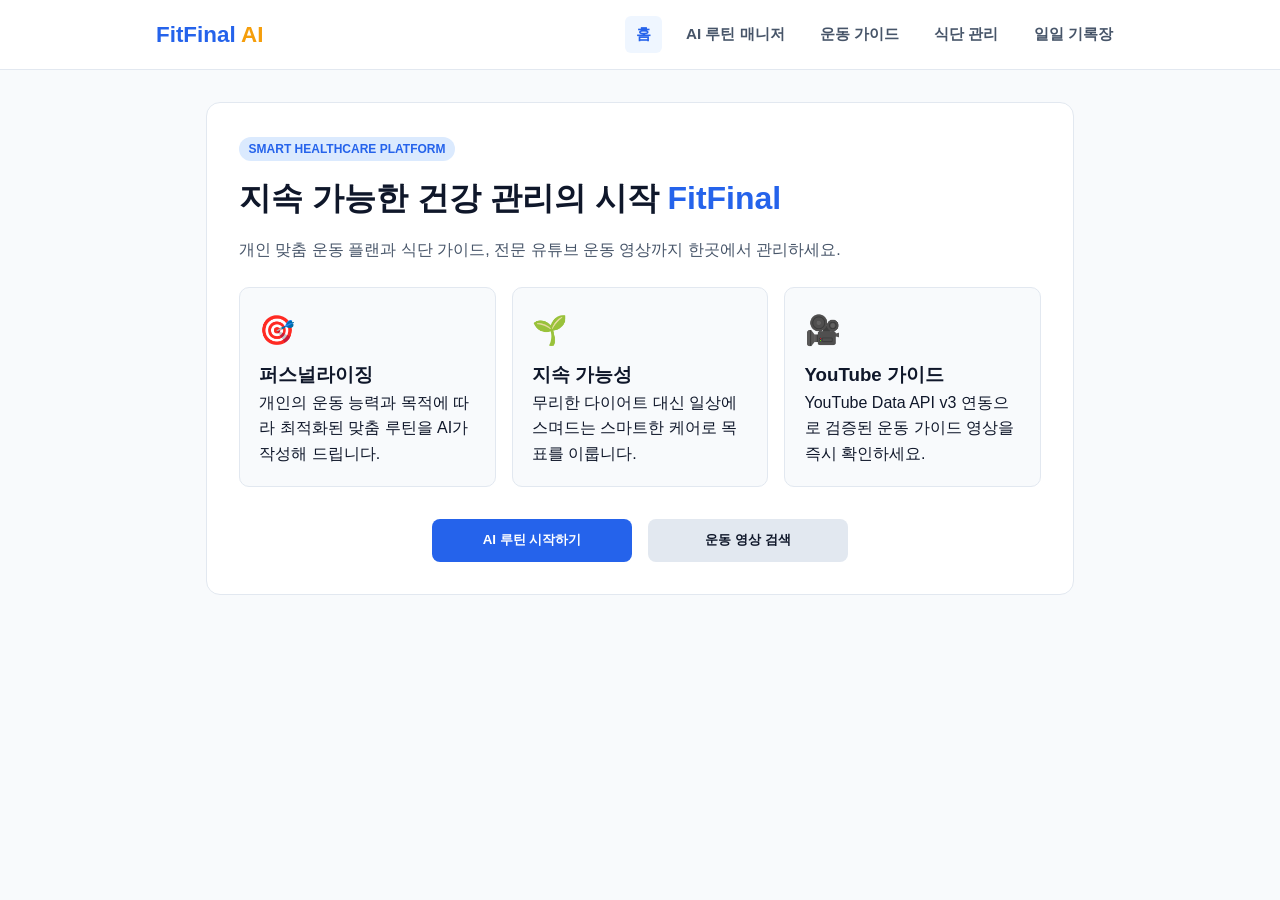
==== commit c51a89e9: "대대대폭수정" ====
--- a/fitfinal_project/index.html
+++ b/fitfinal_project/index.html
@@ -3,12 +3,11 @@
 <head>
   <meta charset="UTF-8">
   <meta name="viewport" content="width=device-width, initial-scale=1.0">
-  <title>FitFinal - AI 맞춤 헬스케어 & 다이어트 매니저</title>
+  <title>FitFinal - AI 맞춤 헬스케어 매니저</title>
   <link rel="stylesheet" href="css/style.css">
 </head>
 <body>
 
-  <!-- 상단 네비게이션 헤더 -->
   <header class="app-header">
     <div class="header-container">
       <div class="logo">FitFinal <span>AI</span></div>
@@ -24,70 +23,52 @@
 
   <main class="main-container">
     
-    <!-- 1. 홈 화면 -->
+    <!-- 홈 -->
     <section id="home-page" class="tab-content active">
       <div class="hero-section">
         <span class="badge">SMART HEALTHCARE PLATFORM</span>
         <h1>지속 가능한 건강 관리의 시작 <span>FitFinal</span></h1>
         <p class="subtitle main-intro-text">
-          데이터 분석과 밀착 케어를 결합해 누구나 중도 포기 없이 지속 가능한 건강 관리를 완성하는 스마트 헬스케어 플랫폼입니다.
+          개인 맞춤 운동 플랜과 식단 가이드, 전문 유튜브 운동 영상까지 한곳에서 관리하세요.
         </p>
 
-        <!-- 서비스 핵심 가치 -->
-        <div class="section-title-wrap">
-          <h2>서비스 핵심 가치</h2>
-        </div>
         <div class="features-grid">
           <div class="feature-card">
             <div class="icon">🎯</div>
-            <h3>퍼스널라이징 (Personalized)</h3>
-            <p>획일화된 가이드는 거부합니다. 개인의 체형, 운동 수행 능력, 식습관에 맞춘 유일무이한 맞춤 플랜을 제공합니다.</p>
+            <h3>퍼스널라이징</h3>
+            <p>개인의 운동 능력과 목적에 따라 최적화된 맞춤 루틴을 AI가 작성해 드립니다.</p>
           </div>
           <div class="feature-card">
             <div class="icon">🌱</div>
-            <h3>지속 가능성 (Sustainable)</h3>
-            <p>극단적인 단식이나 과도한 운동 대신, 일상에 자연스럽게 녹아드는 건강한 라이프스타일 형성을 목표로 합니다.</p>
+            <h3>지속 가능성</h3>
+            <p>무리한 다이어트 대신 일상에 스며드는 스마트한 케어로 목표를 이룹니다.</p>
           </div>
           <div class="feature-card">
-            <div class="icon">📊</div>
-            <h3>전문성과 데이터 (Professional & Data-driven)</h3>
-            <p>감에 의존하지 않는 정밀 체성분 데이터 분석과 검증된 트레이닝 이론을 바탕으로 솔루션을 제안합니다.</p>
+            <div class="icon">🎥</div>
+            <h3>YouTube 가이드</h3>
+            <p>YouTube Data API v3 연동으로 검증된 운동 가이드 영상을 즉시 확인하세요.</p>
           </div>
         </div>
 
-        <!-- 브랜드 스토리 -->
-        <div class="brand-story-card">
-          <h2>📖 브랜드 스토리</h2>
-          <blockquote class="story-quote">"운동을 시작하기는 쉽지만, 꾸준히 이어가기는 어렵습니다."</blockquote>
-          <p>
-            많은 이들이 무작정 시작한 운동과 무리한 식단으로 쉽게 피로감을 느끼고 중간에 포기합니다. 헬스 매니저는 이러한 문제를 해결하기 위해 출발했습니다.<br><br>
-            복잡하고 막막한 건강 관리 과정을 명확한 데이터와 쉬운 가이드라인으로 바꾸어 드립니다. 옆에서 방향을 잡아주는 든든한 페이스메이커처럼, 당신이 원하는 목표 체중과 체형에 도달할 때까지 매일의 여정을 함께합니다.
-          </p>
-        </div>
-
-        <div style="margin-top: 2.5rem; display: flex; gap: 1rem; justify-content: center;">
-          <button class="btn-primary" style="max-width: 220px;" onclick="switchTab('routine-page')">
-            AI 맞춤 루틴 시작하기 →
-          </button>
-          <button class="btn-secondary" style="max-width: 220px;" onclick="switchTab('diet-page')">
-            식단 가이드 받기 →
-          </button>
+        <div style="margin-top: 2rem; display: flex; gap: 1rem; justify-content: center;">
+          <button class="btn-primary" style="max-width: 200px;" onclick="switchTab('routine-page')">AI 루틴 시작하기</button>
+          <button class="btn-secondary" style="max-width: 200px;" onclick="switchTab('guide-page')">운동 영상 검색</button>
         </div>
       </div>
     </section>
 
-    <!-- 2. AI 루틴 매니저 -->
+    <!-- AI 루틴 -->
     <section id="routine-page" class="tab-content">
       <div class="card-section">
         <div class="section-header">
           <h2>🤖 AI 맞춤 루틴 매니저</h2>
-          <p>운동 목적과 조건을 선택하시면 AI가 최적의 루틴을 설계해 드립니다.</p>
+          <p>운동 목적과 주당 횟수를 입력하고 맞춤 루틴을 확인해보세요.</p>
         </div>
 
         <form id="recommend-form">
           <div class="form-group">
             <label for="goal">운동 목표</label>
-            <select id="goal" name="goal">
+            <select id="goal">
               <option value="체중 감량 및 체지방 감소">체중 감량 & 체지방 감소</option>
               <option value="근육량 증진 및 근성장">근육량 증진 (근성장)</option>
               <option value="체력 증진 및 건강 유지">체력 증진 & 건강 유지</option>
@@ -96,8 +77,8 @@
 
           <div class="form-group">
             <label for="level">운동 수준</label>
-            <select id="level" name="level">
-              <option value="초보자">초보자 (입문 3개월 미만)</option>
+            <select id="level">
+              <option value="초보자">초보자 (3개월 미만)</option>
               <option value="중급자">중급자 (분할 운동 가능)</option>
               <option value="상급자">상급자</option>
             </select>
@@ -105,7 +86,7 @@
 
           <div class="form-group">
             <label for="days">주당 운동 횟수</label>
-            <input type="number" id="days" name="days" placeholder="예: 3" min="1" max="7" value="3">
+            <input type="number" id="days" min="1" max="7" value="3">
           </div>
 
           <button type="submit" id="recommend-btn" class="btn-primary">AI 맞춤 루틴 생성하기</button>
@@ -118,49 +99,49 @@
       </div>
     </section>
 
-    <!-- 3. 운동 가이드 (유튜브 검색) -->
+    <!-- 운동 가이드 (유튜브) -->
     <section id="guide-page" class="tab-content">
       <div class="card-section">
         <div class="section-header">
-          <h2>🎥 운동 가이드 영상 검색</h2>
-          <p>궁금한 운동 이름을 검색하시면 전문가의 시범 및 자세 가이드 영상을 찾아드립니다.</p>
+          <h2>🎥 운동 가이드 영상 검색 (YouTube)</h2>
+          <p>YouTube Data API v3를 활용해 정확한 운동 수행 및 자세 가이드를 검색합니다.</p>
         </div>
 
         <form id="youtube-search-form" style="display: flex; gap: 0.8rem;">
-          <input type="text" id="exercise-query" placeholder="예: 올바른 스쿼트 자세, 벤치프레스 루틴, 홈트 유산소" required>
-          <button type="submit" class="btn-primary" style="width: 140px;">영상 검색</button>
+          <input type="text" id="exercise-query" placeholder="예: 스쿼트, 벤치프레스, 데드리프트" required>
+          <button type="submit" class="btn-primary" style="width: 130px;">검색</button>
         </form>
 
-        <div class="quick-keywords" style="margin-top: 1.2rem;">
-          <span style="font-weight: 700; font-size: 0.85rem; color: var(--text-sub);">인기 키워드: </span>
-          <button class="chip-btn" onclick="searchYoutube('스쿼트 자세')">#스쿼트</button>
-          <button class="chip-btn" onclick="searchYoutube('데드리프트 기초')">#데드리프트</button>
-          <button class="chip-btn" onclick="searchYoutube('푸쉬업 초보')">#푸쉬업</button>
-          <button class="chip-btn" onclick="searchYoutube('복근 운동 루틴')">#복근운동</button>
+        <div style="margin-top: 1rem;">
+          <span style="font-size: 0.85rem; color: #64748b; font-weight: bold;">추천 검색어: </span>
+          <button class="chip-btn" onclick="searchYoutube('스쿼트')">#스쿼트</button>
+          <button class="chip-btn" onclick="searchYoutube('데드리프트')">#데드리프트</button>
+          <button class="chip-btn" onclick="searchYoutube('벤치프레스')">#벤치프레스</button>
+          <button class="chip-btn" onclick="searchYoutube('푸쉬업')">#푸쉬업</button>
         </div>
+
+        <div id="youtube-result-container" style="margin-top: 2rem;"></div>
       </div>
     </section>
 
-    <!-- 4. 식단 관리 -->
+    <!-- 식단 관리 -->
     <section id="diet-page" class="tab-content">
       <div class="card-section">
         <div class="section-header">
-          <h2>🥗 맞춤 식단 관리 가이드</h2>
-          <p>신체 정보와 목표를 입력하시면 AI가 최적의 영양 섭취 전략을 제안합니다.</p>
+          <h2>🥗 맞춤 식단 관리</h2>
+          <p>신체 정보 기반의 최적 영양 섭취 비율 및 일일 권장 식단 가이드입니다.</p>
         </div>
 
         <form id="diet-form">
-          <div class="grid-form" style="display: grid; grid-template-columns: 1fr 1fr; gap: 1rem;">
+          <div style="display: grid; grid-template-columns: 1fr 1fr; gap: 1rem;">
             <div class="form-group">
               <label for="height">신장 (cm)</label>
-              <input type="number" id="height" placeholder="예: 175" required>
+              <input type="number" id="height" placeholder="175" required>
             </div>
-
             <div class="form-group">
               <label for="weight">현재 체중 (kg)</label>
-              <input type="number" id="weight" placeholder="예: 70" required>
+              <input type="number" id="weight" placeholder="70" required>
             </div>
-
             <div class="form-group">
               <label for="gender">성별</label>
               <select id="gender">
@@ -168,45 +149,44 @@
                 <option value="여성">여성</option>
               </select>
             </div>
-
             <div class="form-group">
               <label for="target_weight">목표 체중 (kg)</label>
-              <input type="number" id="target_weight" placeholder="예: 65" required>
+              <input type="number" id="target_weight" placeholder="65" required>
             </div>
           </div>
 
-          <button type="submit" id="diet-btn" class="btn-primary" style="margin-top: 1rem;">맞춤 식단 플랜 받기</button>
+          <button type="submit" id="diet-btn" class="btn-primary" style="margin-top: 1rem;">식단 플랜 받기</button>
         </form>
 
         <div id="diet-result-area" class="result-box hidden">
-          <div class="result-title">🥗 AI 맞춤 식단 관리 가이드</div>
+          <div class="result-title">🥗 AI 식단 가이드</div>
           <div id="diet-result-content" class="result-body"></div>
         </div>
       </div>
     </section>
 
-    <!-- 5. 일일 기록장 -->
+    <!-- 일일 기록장 -->
     <section id="tracker-page" class="tab-content">
       <div class="card-section">
         <div class="section-header">
-          <h2>📝 오늘의 운동 & 식단 일지</h2>
-          <p>오늘 하루의 운동과 식단을 기록하여 관리해보세요.</p>
+          <h2>📝 일일 기록장</h2>
+          <p>오늘 한 운동과 식단을 편하게 기록해 보세요.</p>
         </div>
 
         <form id="record-form">
           <div class="form-group">
-            <label for="workout-log">오늘 한 운동</label>
+            <label for="workout-log">오늘의 운동</label>
             <input type="text" id="workout-log" placeholder="예: 스쿼트 4세트, 런닝머신 30분">
           </div>
 
           <div class="form-group">
-            <label for="diet-log">오늘 먹은 식단</label>
-            <textarea id="diet-log" placeholder="예: 아침 - 샐러드&#10;점심 - 현미밥과 제육볶음"></textarea>
+            <label for="diet-log">오늘의 식단</label>
+            <textarea id="diet-log" placeholder="예: 아침 - 샐러드, 점심 - 닭가슴살 볶음밥"></textarea>
           </div>
 
-          <button type="button" id="save-log-btn" class="btn-secondary">일지 저장하기</button>
+          <button type="button" id="save-log-btn" class="btn-secondary">저장하기</button>
         </form>
-        <div id="log-status" style="margin-top: 12px; font-size: 0.9rem; color: #16a34a; font-weight: 600;"></div>
+        <div id="log-status" style="margin-top: 10px; font-weight: bold; color: #16a34a;"></div>
       </div>
     </section>
 
--- a/fitfinal_project/css/style.css
+++ b/fitfinal_project/css/style.css
@@ -1,63 +1,51 @@
 :root {
-  --bg-main: #f8fafc;
-  --bg-card: #ffffff;
-  --primary: #ff6b35;
-  --primary-hover: #e85a26;
-  --accent-blue: #3b82f6;
-  --text-title: #0f172a;
-  --text-body: #475569;
-  --text-sub: #94a3b8;
-  --border-light: #e2e8f0;
+  --primary: #2563eb;
+  --primary-hover: #1d4ed8;
+  --bg-color: #f8fafc;
+  --card-bg: #ffffff;
+  --text-main: #0f172a;
+  --text-sub: #475569;
+  --border-color: #e2e8f0;
 }
 
 * {
   box-sizing: border-box;
   margin: 0;
   padding: 0;
+  font-family: -apple-system, BlinkMacSystemFont, "Segoe UI", Roboto, sans-serif;
 }
 
 body {
-  font-family: 'Pretendard', -apple-system, BlinkMacSystemFont, system-ui, Roboto, sans-serif;
-  background-color: var(--bg-main);
-  color: var(--text-body);
+  background-color: var(--bg-color);
+  color: var(--text-main);
   line-height: 1.6;
 }
 
-/* 상단 헤더 */
 .app-header {
+  background: #ffffff;
+  border-bottom: 1px solid var(--border-color);
   position: sticky;
   top: 0;
-  z-index: 1000;
-  background-color: rgba(255, 255, 255, 0.95);
-  backdrop-filter: blur(8px);
-  border-bottom: 1px solid var(--border-light);
-  box-shadow: 0 1px 3px rgba(0,0,0,0.05);
+  z-index: 100;
 }
 
 .header-container {
-  max-width: 1140px;
+  max-width: 1000px;
   margin: 0 auto;
-  padding: 0.9rem 1.5rem;
+  padding: 1rem;
   display: flex;
   justify-content: space-between;
   align-items: center;
 }
 
 .logo {
-  font-size: 1.35rem;
+  font-size: 1.4rem;
   font-weight: 800;
   color: var(--primary);
-  display: flex;
-  align-items: center;
-  gap: 0.3rem;
 }
 
 .logo span {
-  background-color: #fff0eb;
-  color: var(--primary);
-  font-size: 0.75rem;
-  padding: 0.2rem 0.5rem;
-  border-radius: 20px;
+  color: #f59e0b;
 }
 
 .nav-menu {
@@ -66,26 +54,23 @@
 }
 
 .nav-link {
-  color: var(--text-title);
   text-decoration: none;
+  color: var(--text-sub);
   font-weight: 600;
-  font-size: 0.9rem;
-  padding: 0.4rem 0.8rem;
-  border-radius: 8px;
-  transition: all 0.2s;
-  cursor: pointer;
+  padding: 0.4rem 0.7rem;
+  border-radius: 6px;
+  font-size: 0.95rem;
 }
 
 .nav-link:hover, .nav-link.active {
   color: var(--primary);
-  background-color: #fff0eb;
-}
-
-/* 메인 컨테이너 및 탭 처리 */
+  background-color: #eff6ff;
+}
+
 .main-container {
-  max-width: 1000px;
-  margin: 0 auto;
-  padding: 2.5rem 1.5rem;
+  max-width: 900px;
+  margin: 2rem auto;
+  padding: 0 1rem;
 }
 
 .tab-content {
@@ -96,251 +81,202 @@
   display: block;
 }
 
-/* 히어로 소개 섹션 */
-.hero-section {
-  background: linear-gradient(135deg, #eff6ff 0%, #fff5f2 100%);
-  border: 1px solid var(--border-light);
-  border-radius: 24px;
-  padding: 3rem 2rem;
-  box-shadow: 0 10px 25px -5px rgba(0, 0, 0, 0.03);
+.card-section, .hero-section {
+  background: var(--card-bg);
+  padding: 2rem;
+  border-radius: 14px;
+  border: 1px solid var(--border-color);
 }
 
 .badge {
-  display: inline-block;
-  background-color: #ffffff;
-  color: var(--primary);
-  border: 1px solid #ffdcd0;
-  padding: 0.3rem 0.9rem;
+  background: #dbeafe;
+  color: var(--primary);
+  padding: 0.3rem 0.6rem;
   border-radius: 20px;
-  font-size: 0.8rem;
-  font-weight: 700;
-  margin-bottom: 1rem;
-}
-
-.hero-section h1 {
-  font-size: 2.2rem;
-  font-weight: 800;
-  color: var(--text-title);
-  margin-bottom: 1rem;
-  line-height: 1.35;
-}
-
-.hero-section h1 span {
-  color: var(--primary);
-}
-
-.main-intro-text {
-  font-size: 1.1rem;
-  color: var(--text-title);
-  font-weight: 500;
-  margin-bottom: 2.5rem;
-}
-
-.section-title-wrap {
-  text-align: left;
-  margin-bottom: 1rem;
-  margin-top: 2rem;
-}
-
-.section-title-wrap h2 {
-  font-size: 1.3rem;
-  color: var(--text-title);
-}
-
-/* 카드 그리드 */
+  font-size: 0.75rem;
+  font-weight: 700;
+}
+
+h1 {
+  font-size: 2rem;
+  margin: 0.8rem 0;
+}
+
+h1 span {
+  color: var(--primary);
+}
+
+.subtitle {
+  color: var(--text-sub);
+  margin-bottom: 1.5rem;
+}
+
 .features-grid {
   display: grid;
-  grid-template-columns: repeat(auto-fit, minmax(260px, 1fr));
-  gap: 1.2rem;
+  grid-template-columns: repeat(auto-fit, minmax(240px, 1fr));
+  gap: 1rem;
+  margin: 1.5rem 0;
 }
 
 .feature-card {
-  background: var(--bg-card);
-  border: 1px solid var(--border-light);
-  border-radius: 18px;
-  padding: 1.5rem;
-  text-align: left;
-  box-shadow: 0 4px 6px -1px rgba(0, 0, 0, 0.03);
+  padding: 1.2rem;
+  border-radius: 10px;
+  background: #f8fafc;
+  border: 1px solid var(--border-color);
 }
 
 .feature-card .icon {
   font-size: 1.8rem;
-  margin-bottom: 0.6rem;
-}
-
-.feature-card h3 {
-  font-size: 1.05rem;
-  font-weight: 700;
-  color: var(--text-title);
   margin-bottom: 0.4rem;
 }
 
-.feature-card p {
-  color: var(--text-sub);
-  font-size: 0.88rem;
-  line-height: 1.5;
-}
-
-/* 브랜드 스토리 */
-.brand-story-card {
-  margin-top: 2.5rem;
-  background: #ffffff;
-  border: 1px solid var(--border-light);
-  border-radius: 18px;
-  padding: 2rem;
-  text-align: left;
-}
-
-.brand-story-card h2 {
-  font-size: 1.25rem;
-  color: var(--text-title);
-  margin-bottom: 0.8rem;
-}
-
-.story-quote {
-  font-style: italic;
-  font-weight: 700;
-  color: var(--primary);
-  border-left: 3px solid var(--primary);
-  padding-left: 1rem;
+.form-group {
   margin-bottom: 1rem;
-}
-
-.brand-story-card p {
-  color: var(--text-body);
-  font-size: 0.95rem;
-  line-height: 1.7;
-}
-
-/* 일반 섹션 카드 */
-.card-section {
-  background: var(--bg-card);
-  border: 1px solid var(--border-light);
-  border-radius: 20px;
-  padding: 2.5rem;
-  box-shadow: 0 4px 12px rgba(0, 0, 0, 0.03);
-}
-
-.section-header h2 {
-  font-size: 1.4rem;
-  font-weight: 800;
-  color: var(--text-title);
-  margin-bottom: 0.3rem;
-}
-
-.section-header p {
-  color: var(--text-sub);
-  font-size: 0.9rem;
-  margin-bottom: 1.8rem;
-}
-
-/* 폼 요소 (입력창 폰트 통일 처리) */
-.form-group {
-  margin-bottom: 1.2rem;
 }
 
 label {
   display: block;
-  font-size: 0.85rem;
-  font-weight: 700;
-  color: var(--text-title);
-  margin-bottom: 0.4rem;
-}
-
-/* 폰트 통일을 위해 font-family: inherit 추가 */
+  font-weight: 600;
+  margin-bottom: 0.3rem;
+  font-size: 0.9rem;
+}
+
 input, select, textarea {
   width: 100%;
-  padding: 0.8rem 1rem;
-  background-color: #f8fafc;
-  border: 1px solid var(--border-light);
-  border-radius: 10px;
-  color: var(--text-title);
+  padding: 0.7rem;
+  border: 1px solid var(--border-color);
+  border-radius: 8px;
   font-size: 0.95rem;
-  font-family: inherit;
-  outline: none;
 }
 
 textarea {
-  min-height: 120px;
-  resize: vertical;
-}
-
-input:focus, select:focus, textarea:focus {
-  background-color: #ffffff;
-  border-color: var(--primary);
+  height: 90px;
 }
 
 .btn-primary {
   width: 100%;
-  padding: 0.9rem;
-  background-color: var(--primary);
+  background: var(--primary);
   color: white;
   border: none;
-  border-radius: 10px;
-  font-size: 0.95rem;
+  padding: 0.8rem;
+  border-radius: 8px;
   font-weight: 700;
   cursor: pointer;
 }
 
 .btn-primary:hover {
-  background-color: var(--primary-hover);
-}
-
-.btn-primary:disabled {
-  background-color: #cbd5e1;
-  cursor: not-allowed;
+  background: var(--primary-hover);
 }
 
 .btn-secondary {
   width: 100%;
-  padding: 0.9rem;
-  background-color: var(--accent-blue);
-  color: white;
+  background: #e2e8f0;
+  color: var(--text-main);
   border: none;
-  border-radius: 10px;
-  font-size: 0.95rem;
+  padding: 0.8rem;
+  border-radius: 8px;
   font-weight: 700;
   cursor: pointer;
 }
 
 .chip-btn {
-  background-color: #f1f5f9;
-  border: 1px solid var(--border-light);
-  padding: 0.3rem 0.7rem;
-  border-radius: 15px;
+  background: #e2e8f0;
+  border: none;
+  padding: 0.3rem 0.6rem;
+  border-radius: 12px;
   font-size: 0.8rem;
   cursor: pointer;
-  margin-right: 0.3rem;
-  font-family: inherit;
-}
-
-.chip-btn:hover {
-  background-color: #e2e8f0;
-}
-
-/* 결과 출력 박스 */
+}
+
+/* YouTube 비디오 카드 그리드 디자인 */
+.youtube-grid {
+  display: grid;
+  grid-template-columns: repeat(auto-fill, minmax(250px, 1fr));
+  gap: 1.2rem;
+}
+
+.youtube-card {
+  background: #ffffff;
+  border-radius: 10px;
+  overflow: hidden;
+  border: 1px solid var(--border-color);
+  transition: transform 0.2s;
+}
+
+.youtube-card:hover {
+  transform: translateY(-3px);
+}
+
+.thumb-wrap {
+  position: relative;
+  width: 100%;
+  padding-top: 56.25%;
+  background: #000;
+}
+
+.thumb-wrap img {
+  position: absolute;
+  top: 0;
+  left: 0;
+  width: 100%;
+  height: 100%;
+  object-fit: cover;
+}
+
+.play-icon {
+  position: absolute;
+  top: 50%;
+  left: 50%;
+  transform: translate(-50%, -50%);
+  background: rgba(0, 0, 0, 0.7);
+  color: #fff;
+  width: 40px;
+  height: 40px;
+  border-radius: 50%;
+  display: flex;
+  align-items: center;
+  justify-content: center;
+}
+
+.video-info {
+  padding: 0.8rem;
+}
+
+.video-title {
+  font-size: 0.9rem;
+  line-height: 1.3;
+  margin-bottom: 0.4rem;
+}
+
+.video-title a {
+  text-decoration: none;
+  color: var(--text-main);
+}
+
+.channel-name {
+  font-size: 0.8rem;
+  color: var(--text-sub);
+}
+
 .result-box {
   margin-top: 1.5rem;
-  padding: 1.25rem;
-  background-color: #fff8f5;
-  border: 1px solid #ffdcd0;
-  border-radius: 12px;
+  padding: 1.2rem;
+  background: #f8fafc;
+  border-radius: 10px;
+  border: 1px solid #cbd5e1;
 }
 
 .result-title {
   font-weight: 700;
-  color: var(--primary);
-  margin-bottom: 0.5rem;
-}
-
-.result-body {
-  font-size: 0.95rem;
-  color: var(--text-title);
-  white-space: pre-wrap;
-  word-break: break-word;
-  line-height: 1.7;
+  margin-bottom: 0.8rem;
+  color: var(--primary);
 }
 
 .hidden {
   display: none;
+}
+
+.loading {
+  color: var(--text-sub);
+  font-style: italic;
 }
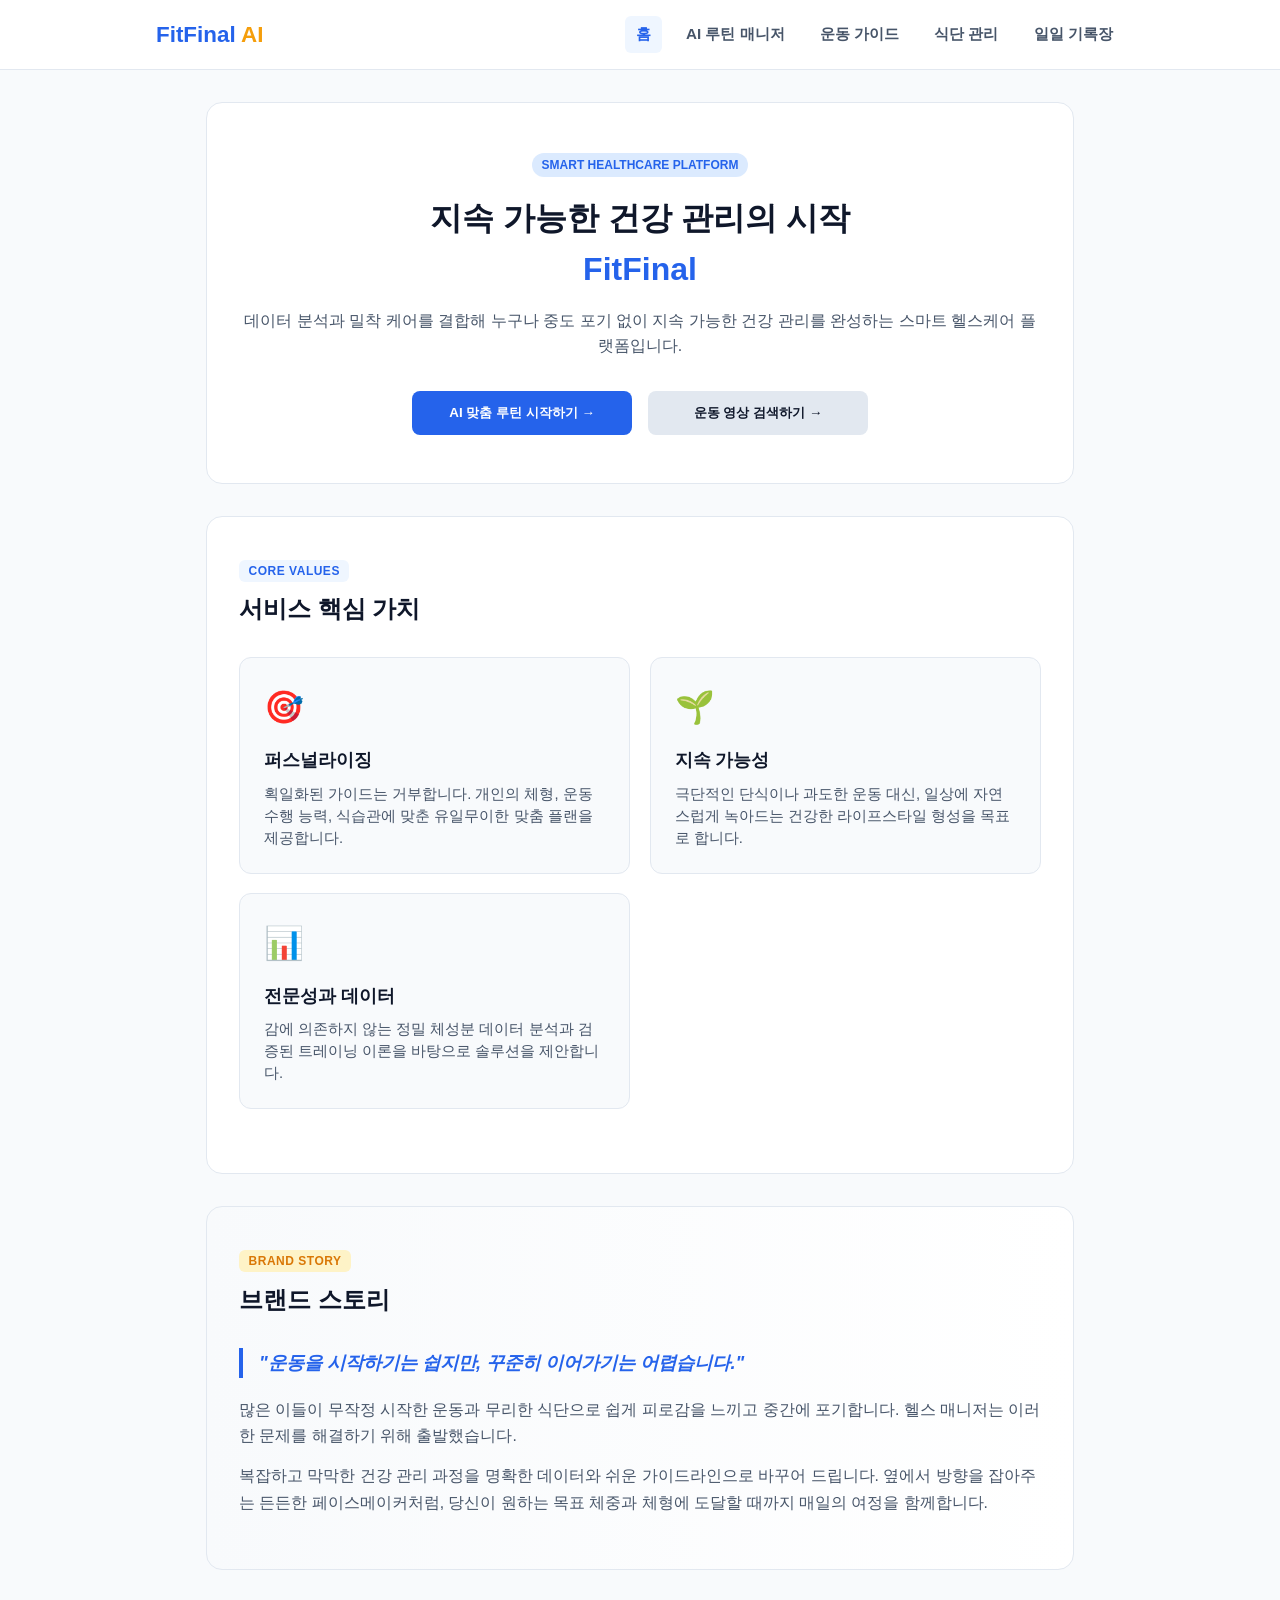
==== commit e59ce8ee: "284 이후 css 수정" ====
--- a/fitfinal_project/index.html
+++ b/fitfinal_project/index.html
@@ -23,41 +23,70 @@
 
   <main class="main-container">
     
-    <!-- 홈 -->
+    <!-- 1. 홈 화면 (세련되게 개편) -->
     <section id="home-page" class="tab-content active">
       <div class="hero-section">
-        <span class="badge">SMART HEALTHCARE PLATFORM</span>
-        <h1>지속 가능한 건강 관리의 시작 <span>FitFinal</span></h1>
+        <div class="hero-badge-wrap">
+          <span class="badge">SMART HEALTHCARE PLATFORM</span>
+        </div>
+        <h1>지속 가능한 건강 관리의 시작 <br><span>FitFinal</span></h1>
         <p class="subtitle main-intro-text">
-          개인 맞춤 운동 플랜과 식단 가이드, 전문 유튜브 운동 영상까지 한곳에서 관리하세요.
+          데이터 분석과 밀착 케어를 결합해 누구나 중도 포기 없이 지속 가능한 건강 관리를 완성하는 스마트 헬스케어 플랫폼입니다.
         </p>
 
+        <div class="hero-cta-group">
+          <button class="btn-primary" onclick="switchTab('routine-page')">AI 맞춤 루틴 시작하기 →</button>
+          <button class="btn-secondary" onclick="switchTab('guide-page')">운동 영상 검색하기 →</button>
+        </div>
+      </div>
+
+      <!-- 서비스 핵심 가치 섹션 -->
+      <div class="content-section-box">
+        <div class="section-title-wrap">
+          <span class="sub-heading-badge">CORE VALUES</span>
+          <h2>서비스 핵심 가치</h2>
+        </div>
+        
         <div class="features-grid">
           <div class="feature-card">
             <div class="icon">🎯</div>
             <h3>퍼스널라이징</h3>
-            <p>개인의 운동 능력과 목적에 따라 최적화된 맞춤 루틴을 AI가 작성해 드립니다.</p>
+            <p class="feature-desc">획일화된 가이드는 거부합니다. 개인의 체형, 운동 수행 능력, 식습관에 맞춘 유일무이한 맞춤 플랜을 제공합니다.</p>
           </div>
           <div class="feature-card">
             <div class="icon">🌱</div>
             <h3>지속 가능성</h3>
-            <p>무리한 다이어트 대신 일상에 스며드는 스마트한 케어로 목표를 이룹니다.</p>
+            <p class="feature-desc">극단적인 단식이나 과도한 운동 대신, 일상에 자연스럽게 녹아드는 건강한 라이프스타일 형성을 목표로 합니다.</p>
           </div>
           <div class="feature-card">
-            <div class="icon">🎥</div>
-            <h3>YouTube 가이드</h3>
-            <p>YouTube Data API v3 연동으로 검증된 운동 가이드 영상을 즉시 확인하세요.</p>
-          </div>
-        </div>
-
-        <div style="margin-top: 2rem; display: flex; gap: 1rem; justify-content: center;">
-          <button class="btn-primary" style="max-width: 200px;" onclick="switchTab('routine-page')">AI 루틴 시작하기</button>
-          <button class="btn-secondary" style="max-width: 200px;" onclick="switchTab('guide-page')">운동 영상 검색</button>
-        </div>
-      </div>
-    </section>
-
-    <!-- AI 루틴 -->
+            <div class="icon">📊</div>
+            <h3>전문성과 데이터</h3>
+            <p class="feature-desc">감에 의존하지 않는 정밀 체성분 데이터 분석과 검증된 트레이닝 이론을 바탕으로 솔루션을 제안합니다.</p>
+          </div>
+        </div>
+      </div>
+
+      <!-- 브랜드 스토리 섹션 -->
+      <div class="brand-story-box">
+        <div class="section-title-wrap">
+          <span class="sub-heading-badge story-badge">BRAND STORY</span>
+          <h2>브랜드 스토리</h2>
+        </div>
+        
+        <blockquote class="story-quote">
+          "운동을 시작하기는 쉽지만, 꾸준히 이어가기는 어렵습니다."
+        </blockquote>
+        
+        <p class="story-text">
+          많은 이들이 무작정 시작한 운동과 무리한 식단으로 쉽게 피로감을 느끼고 중간에 포기합니다. 헬스 매니저는 이러한 문제를 해결하기 위해 출발했습니다.
+        </p>
+        <p class="story-text">
+          복잡하고 막막한 건강 관리 과정을 명확한 데이터와 쉬운 가이드라인으로 바꾸어 드립니다. 옆에서 방향을 잡아주는 든든한 페이스메이커처럼, 당신이 원하는 목표 체중과 체형에 도달할 때까지 매일의 여정을 함께합니다.
+        </p>
+      </div>
+    </section>
+
+    <!-- 2. AI 루틴 매니저 -->
     <section id="routine-page" class="tab-content">
       <div class="card-section">
         <div class="section-header">
@@ -99,7 +128,7 @@
       </div>
     </section>
 
-    <!-- 운동 가이드 (유튜브) -->
+    <!-- 3. 운동 가이드 (유튜브) -->
     <section id="guide-page" class="tab-content">
       <div class="card-section">
         <div class="section-header">
@@ -124,7 +153,7 @@
       </div>
     </section>
 
-    <!-- 식단 관리 -->
+    <!-- 4. 식단 관리 -->
     <section id="diet-page" class="tab-content">
       <div class="card-section">
         <div class="section-header">
@@ -165,7 +194,7 @@
       </div>
     </section>
 
-    <!-- 일일 기록장 -->
+    <!-- 5. 일일 기록장 -->
     <section id="tracker-page" class="tab-content">
       <div class="card-section">
         <div class="section-header">
--- a/fitfinal_project/css/style.css
+++ b/fitfinal_project/css/style.css
@@ -279,4 +279,120 @@
 .loading {
   color: var(--text-sub);
   font-style: italic;
+}
+
+/* 홈 화면 세련된 레이아웃 디자인 */
+.hero-section {
+  text-align: center;
+  padding: 3rem 2rem;
+  background: linear-gradient(135deg, #ffffff 0% #f1f5f9 100%);
+  border-radius: 16px;
+  border: 1px solid var(--border-color);
+  margin-bottom: 2rem;
+}
+
+.hero-badge-wrap {
+  margin-bottom: 1rem;
+}
+
+.hero-cta-group {
+  margin-top: 2rem;
+  display: flex;
+  gap: 1rem;
+  justify-content: center;
+}
+
+.hero-cta-group button {
+  max-width: 220px;
+}
+
+.content-section-box, .brand-story-box {
+  background: #ffffff;
+  padding: 2.5rem 2rem;
+  border-radius: 16px;
+  border: 1px solid var(--border-color);
+  margin-bottom: 2rem;
+}
+
+.section-title-wrap {
+  margin-bottom: 1.8rem;
+  text-align: left;
+}
+
+.sub-heading-badge {
+  font-size: 0.75rem;
+  font-weight: 800;
+  color: var(--primary);
+  background: #eff6ff;
+  padding: 0.25rem 0.6rem;
+  border-radius: 6px;
+  letter-spacing: 0.5px;
+}
+
+.story-badge {
+  background: #fef3c7;
+  color: #d97706;
+}
+
+.section-title-wrap h2 {
+  font-size: 1.5rem;
+  margin-top: 0.5rem;
+  color: var(--text-main);
+}
+
+.features-grid {
+  display: grid;
+  grid-template-columns: repeat(auto-fit, minmax(260px, 1fr));
+  gap: 1.2rem;
+}
+
+.feature-card {
+  background: #f8fafc;
+  padding: 1.5rem;
+  border-radius: 12px;
+  border: 1px solid var(--border-color);
+  text-align: left;
+  transition: transform 0.2s ease;
+}
+
+.feature-card:hover {
+  transform: translateY(-3px);
+}
+
+.feature-card .icon {
+  font-size: 2rem;
+  margin-bottom: 0.8rem;
+}
+
+.feature-card h3 {
+  font-size: 1.1rem;
+  margin-bottom: 0.5rem;
+  color: var(--text-main);
+}
+
+.feature-desc {
+  font-size: 0.92rem;
+  color: var(--text-sub);
+  line-height: 1.5;
+}
+
+.brand-story-box {
+  background: linear-gradient(to right, #f8fafc, #ffffff);
+}
+
+.story-quote {
+  font-size: 1.15rem;
+  font-weight: 700;
+  color: var(--primary);
+  border-left: 4px solid var(--primary);
+  padding-left: 1rem;
+  margin-bottom: 1.2rem;
+  font-style: italic;
+}
+
+.story-text {
+  font-size: 0.98rem;
+  color: var(--text-sub);
+  line-height: 1.7;
+  margin-bottom: 0.8rem;
 }
